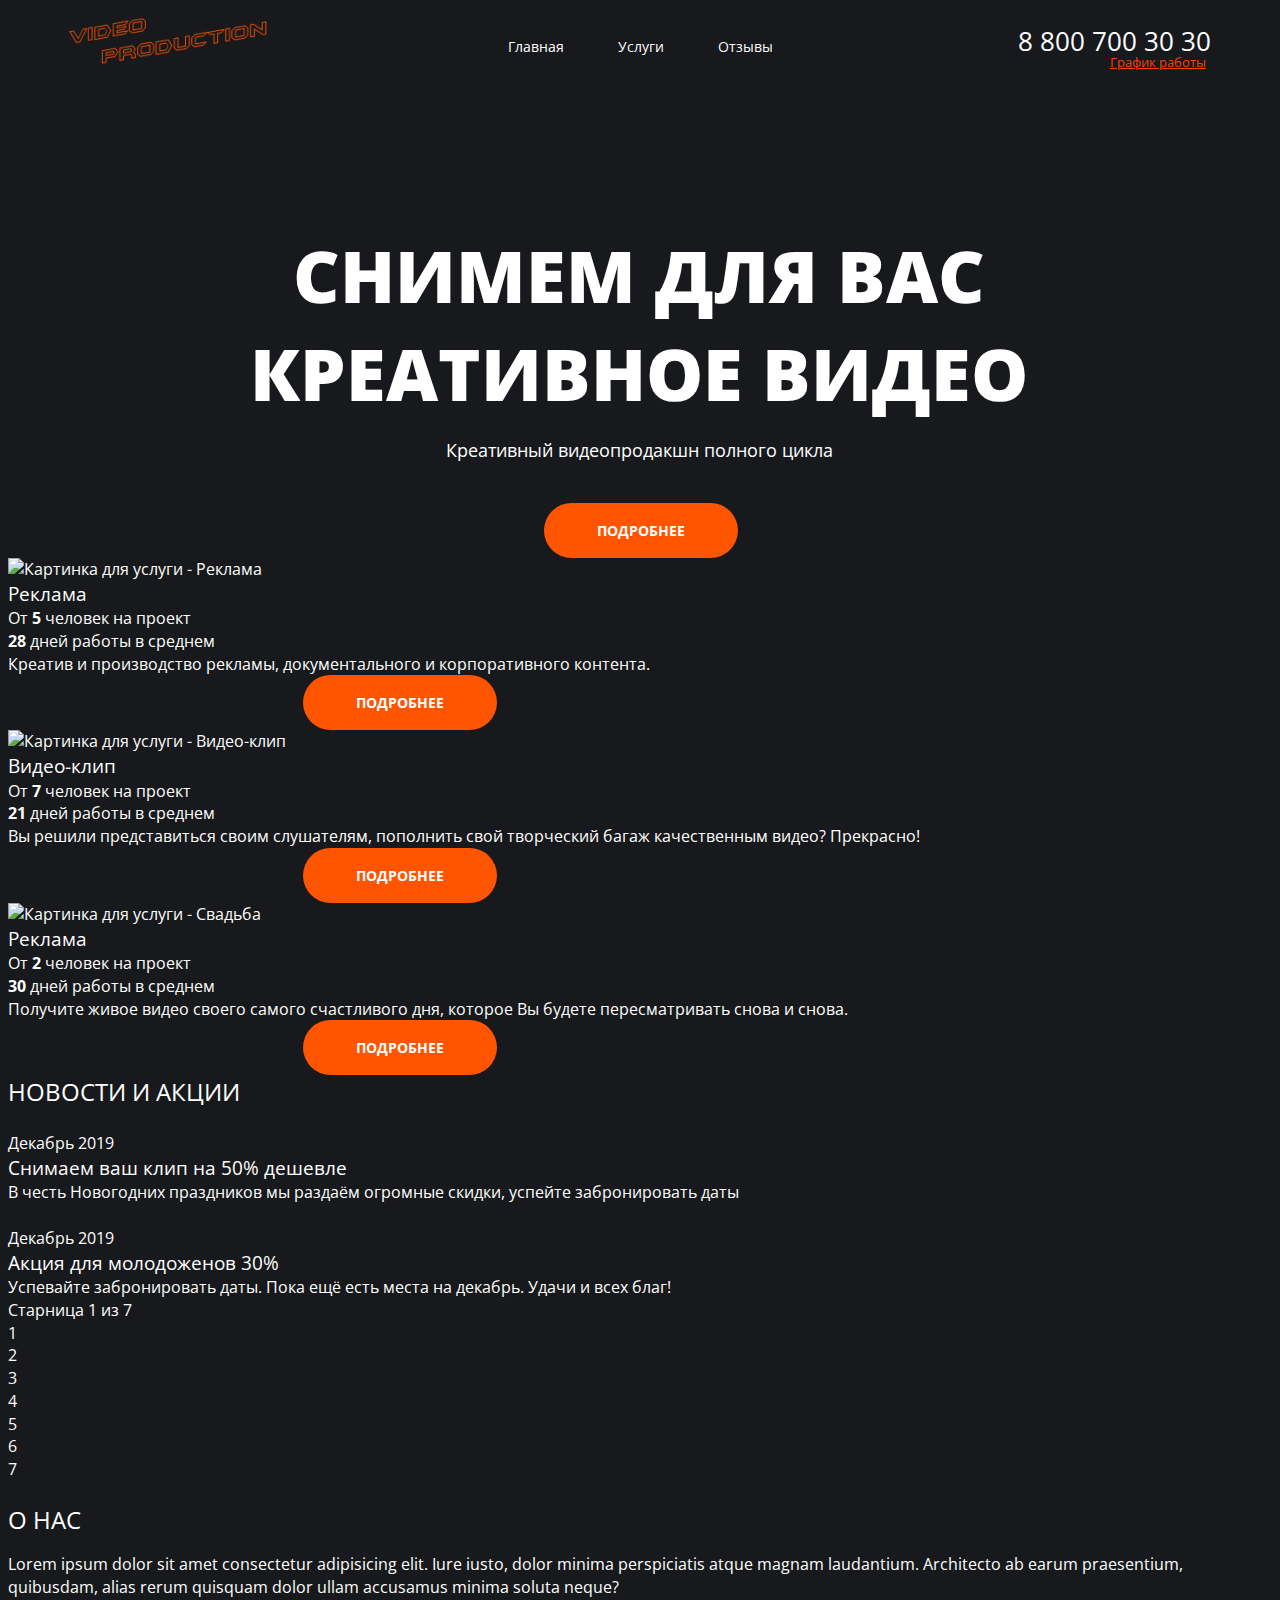
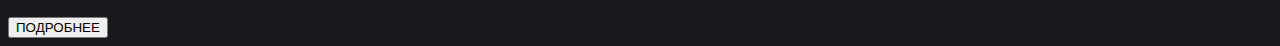
==== index.html @ 30e3e1c4 "s" ====
<!DOCTYPE html>
<html lang="ru">

<head>
    <meta charset="UTF-8">
    <title>Video Production</title>
    <link rel="stylesheet" href="./main.css">
</head>

<body>
    <div class="wrapper">
        <section class="hero">
            <div class="container">
                 <!--<img src="./images/hero.png" alt="" class="background-top">-->
                    <header class="header">
                        <a href="/" class="logo">
                            <img src="./images/logo.png" alt="Логотип" class="logo__pic">
                        </a>
                        <nav class="menu">
                            <ul class="menu__list">
                                <li class="menu__item">
                                    <a href="#" class="menu__link">Главная</a>
                                </li>
                                <li class="menu__item">
                                    <a href="#" class="menu__link">Услуги</a>
                                </li>
                                <li class="menu__item">
                                    <a href="#" class="menu__link">Отзывы</a>
                                </li>
                            </ul>
                        </nav>
                        <address class="contacts">
                            <a href="tel:+78007003030" class="contacts__phone">8 800 700 30 30 </a>
                            <div class="contacts__workhours">График работы</div>
                        </address>
                    </header>
                    <div class="hero__content">
                        <div class="hero__text-section">
                            <h1 class="hero__title">
                                СНИМЕМ ДЛЯ ВАС КРЕАТИВНОЕ ВИДЕО
                            </h1>
                        
                            <h4 class="hero__subtitle"> 
                                Креативный видеопродакшн полного цикла
                            </h4>
                            <a href="#" class="btn" id="hero__btn">
                                ПОДРОБНЕЕ
                            </a>
                        </div>
                    </div>
            </div>
        </section>
        
        <div class="page-content">
        
            <div class="services">
                <ul class="services__list">
                    <li class="services__item service">
                        <img src="" alt="Картинка для услуги - Реклама" class="service_img">
                        <h3 class="service__name">
                            Реклама
                        </h3>
                        <ul class="service__texts service">
                            <li class="service__workers">
                                От <b>5</b> человек на проект
                            </li>
                            <li class="service_days">
                                <b>28</b> дней работы в среднем
                            </li>
                            <li class="service_description">
                                Креатив и производство рекламы, документального и корпоративного контента.
                            </li>
                        </ul>
                        <a href="#" class="btn" id="hero__btn">
                            ПОДРОБНЕЕ
                        </a>
                    </li>
                    <li class="services__item service">
                        <img src="" alt="Картинка для услуги - Видео-клип" class="service_img">
                        <h3 class="service__name">
                            Видео-клип
                        </h3>
                        <ul class="service__texts service">
                            <li class="service__workers">
                                От <b>7</b> человек на проект
                            </li>
                            <li class="service_days">
                                <b>21</b> дней работы в среднем
                            </li>
                            <li class="service_description">
                                Вы решили представиться своим слушателям, пополнить свой творческий багаж качественным
                                видео? Прекрасно!
                            </li>
                        </ul>
                        <a href="#" class="btn" id="hero__btn">
                            ПОДРОБНЕЕ
                        </a>
                    </li>
                    <li class="services__item service">
                        <img src="" alt="Картинка для услуги - Свадьба" class="service_img">
                        <h3 class="service__name">
                            Реклама
                        </h3>
                        <ul class="service__texts service">
                            <li class="service__workers">
                                От <b>2</b> человек на проект
                            </li>
                            <li class="service_days">
                                <b>30</b> дней работы в среднем
                            </li>
                            <li class="service_description">
                                Получите живое видео своего самого счастливого дня, которое Вы будете пересматривать
                                снова и снова.
                            </li>
                        </ul>
                        <a href="#" class="btn" id="hero__btn">
                            ПОДРОБНЕЕ
                        </a>
                    </li>
                </ul>
            </div>
            <div class="news-promotions">
                <div class="new-promotions__title">
                    <h2 class="new-promotions__title__text">
                        НОВОСТИ И АКЦИИ
                    </h2>
                </div>
                <div class="news-promotions__content">
                    <ul class="news-promotions__list">
                        <li class="news-promotions__item promotion">
                            <img src="" alt="" class="promotion-img">
                            <div class="promotion__date">
                                Декабрь 2019
                            </div>
                            <h3 class="promotion__title">
                                Снимаем ваш клип на 50% дешевле
                            </h3>
                            <div class="promotion__description">
                                В честь Новогодних праздников мы раздаём огромные скидки, успейте забронировать даты
                            </div>
                        </li>
                        <li class="news-promotions__item promotion">
                            <img src="" alt="" class="promotion-img">
                            <div class="promotion__date">
                                Декабрь 2019
                            </div>
                            <h3 class="promotion__title">
                                Акция для молодоженов 30%
                            </h3>
                            <div class="promotion__description">
                                Успевайте забронировать даты. Пока ещё есть места на декабрь. Удачи и всех благ!
                            </div>
                        </li>
                    </ul>
                    <div class="paginator">
                        <div class="paginator__display">Старница 1 из 7</div>
                        <ul class="paginator__list">
                            <li class="paginator__item">1</li>
                            <li class="paginator__item">2</li>
                            <li class="paginator__item">3</li>
                            <li class="paginator__item">4</li>
                            <li class="paginator__item">5</li>
                            <li class="paginator__item">6</li>
                            <li class="paginator__item">7</li>
                        </ul>
                    </div>
                </div>

            </div>
            <div class="represent">
                <img src="" alt="" class="represent__img">
                <div class="represent__content">
                    <h2 class="represent__title">
                        О НАС
                    </h2>
                    <p class="represent__description">
                        Lorem ipsum dolor sit amet consectetur adipisicing elit. Iure iusto, dolor minima perspiciatis
                        atque magnam laudantium. Architecto ab earum praesentium, quibusdam, alias rerum quisquam dolor
                        ullam accusamus minima soluta neque?
                    </p>
                    <button class="detail" id="represent__detail">
                        ПОДРОБНЕЕ
                    </button>
                </div>
            </div>
        </div>
        <!--<div class="footer">
            <a href="/" class="logo">
                <img src="" alt="Логотип" class="logo__pic">
            </a>
            <nav class="menu footer">
                <ul class="menu__list">
                    <li class="menu__item">
                        <div class="menu__title">
                            Главная
                        </div>
                    </li>
                    <li class="menu__item">
                        <div class="menu__title">
                            Услуги
                        </div>
                    </li>
                    <li class="menu__item">
                        <div class="menu__title">
                            Отзывы
                        </div>
                    </li>
                </ul>
            </nav>
            <ul class="socials-list">
                <li class="socials_item social">
                    <a href="https://web.telegram.org/" target="_blank" rel="noopener noreferrer" class="social">
                        <img src="" alt="telegram_icon" class="social__img">
                    </a>
                </li>
                <li class="socials_item social">
                    <a href="https://vk.com" target="_blank" rel="noopener noreferrer" class="social">
                        <img src="" alt="vk_icon" class="social__img">
                    </a>
                </li>
                <li class="socials_item social">
                    <a href="https://ru-ru.facebook.com" target="_blank" rel="noopener noreferrer" class="social">
                        <img src="" alt="facebook_icon" class="social__img">
                    </a>
                </li>
                <li class="socials_item social">
                    <a href="https://www.instagram.com" target="_blank" rel="noopener noreferrer" class="social">
                        <img src="" alt="instagram_icon" class="social__img">
                    </a>
                </li>
            </ul>
            <address class="contacts">
                <div class="contacts__hint">
                    Бесплатный звонок по России
                </div>
                <a href="tel:+78007003030" class="contacts__phone">
                    8 800 700 30 30
                </a>
            </address>
        </div>-->
    </div>
</body>

</html>
---- main.css ----
@import url('https://fonts.googleapis.com/css2?family=Open+Sans:wght@400;700;800&display=swap');

body{
    font-family: 'Open Sans', sans-serif;
    font-weight: 400;
    font-size: 16px;
    line-height: 1.42;
    background-color:#17191C;
    color:#FFF;

}

a {
    color:inherit
}

ul {
    padding: 0;
    margin: 0;
}
ul li{
    list-style: none;
}
h1, h2, h3, h4, h5, h6{
    margin:0;
    font-weight: normal;
}

/*
.wrapper{
    position: relative;
    width: 1920px;
    height: 2930px;
}
*/
.container{

    margin:0 auto;
    width: 1142px;
    height: 550px;
    
}
.header{
    position: relative;
    top:10px;
    height: 129px;
    margin-bottom: 79px;

}
.logo{
    display: block;
    position: absolute;
    top:0px;
    left:0px;
}
.menu{
    position: absolute;
    top: 16px;
    left: 439px;
}



.menu__item{
    display: inline-block;
    vertical-align: middle;
    margin-right:50px;
}
.menu__item:last-child{
    margin: 0;
}

.menu__link{
    font-size: 14px;
    line-height: 19px;
    text-decoration: none;
}
.menu__link:hover {
    color:#FF3D00;
}

.contacts{
    position: absolute;
    top: 6px;
    right: 0px;
    text-align: right;
}
.contacts__phone {
    font-size: 26px;
    line-height: 35px;
    text-decoration: none;
    font-style: normal;
    margin-bottom: 0px;
}
.contacts__workhours {
    position: absolute;
    top: 28px;
    left: 92px;
    color:#FF3D00;
    text-decoration: underline;
    font-size: 13px;
    line-height: 20px;
    font-style: normal;
}
.hero__content{
    display: inline-block;
    position: relative;
    width: 780px;
    top:10px;
    left:180px;
}
.hero__text-section{
    display: block;
    position: relative;
    
}
.hero__title{
    text-align: center;
    font-weight: 800;
    font-size: 72px;
    line-height: 98px;
    margin-bottom: 18px;
}
.hero__subtitle{
    text-align: center;
    font-weight: 400;
    font-size: 18px;
    line-height: 20px;
    margin-bottom: 43px;
}
.btn{
    display: inline-block;
    position: relative;
    left: 295px;
    background: #FF5500;
    border-radius: 35px;
    padding: 18px 53px;
    color: #FFFFFF;
    font-style: normal;
    font-weight: 700;
    font-size: 14px;
    line-height: 19px;
    text-transform: uppercase;
    text-decoration: none;
}
.btn:hover{
    background: #FF3D00;
    box-shadow: 0 0 4px 0 rgba(255,61,0,1);
}
/*.main-caption{
    position: absolute;
    width: 776px;
    height: 333px;
    left: 572px;
    top: 229px;
}*/
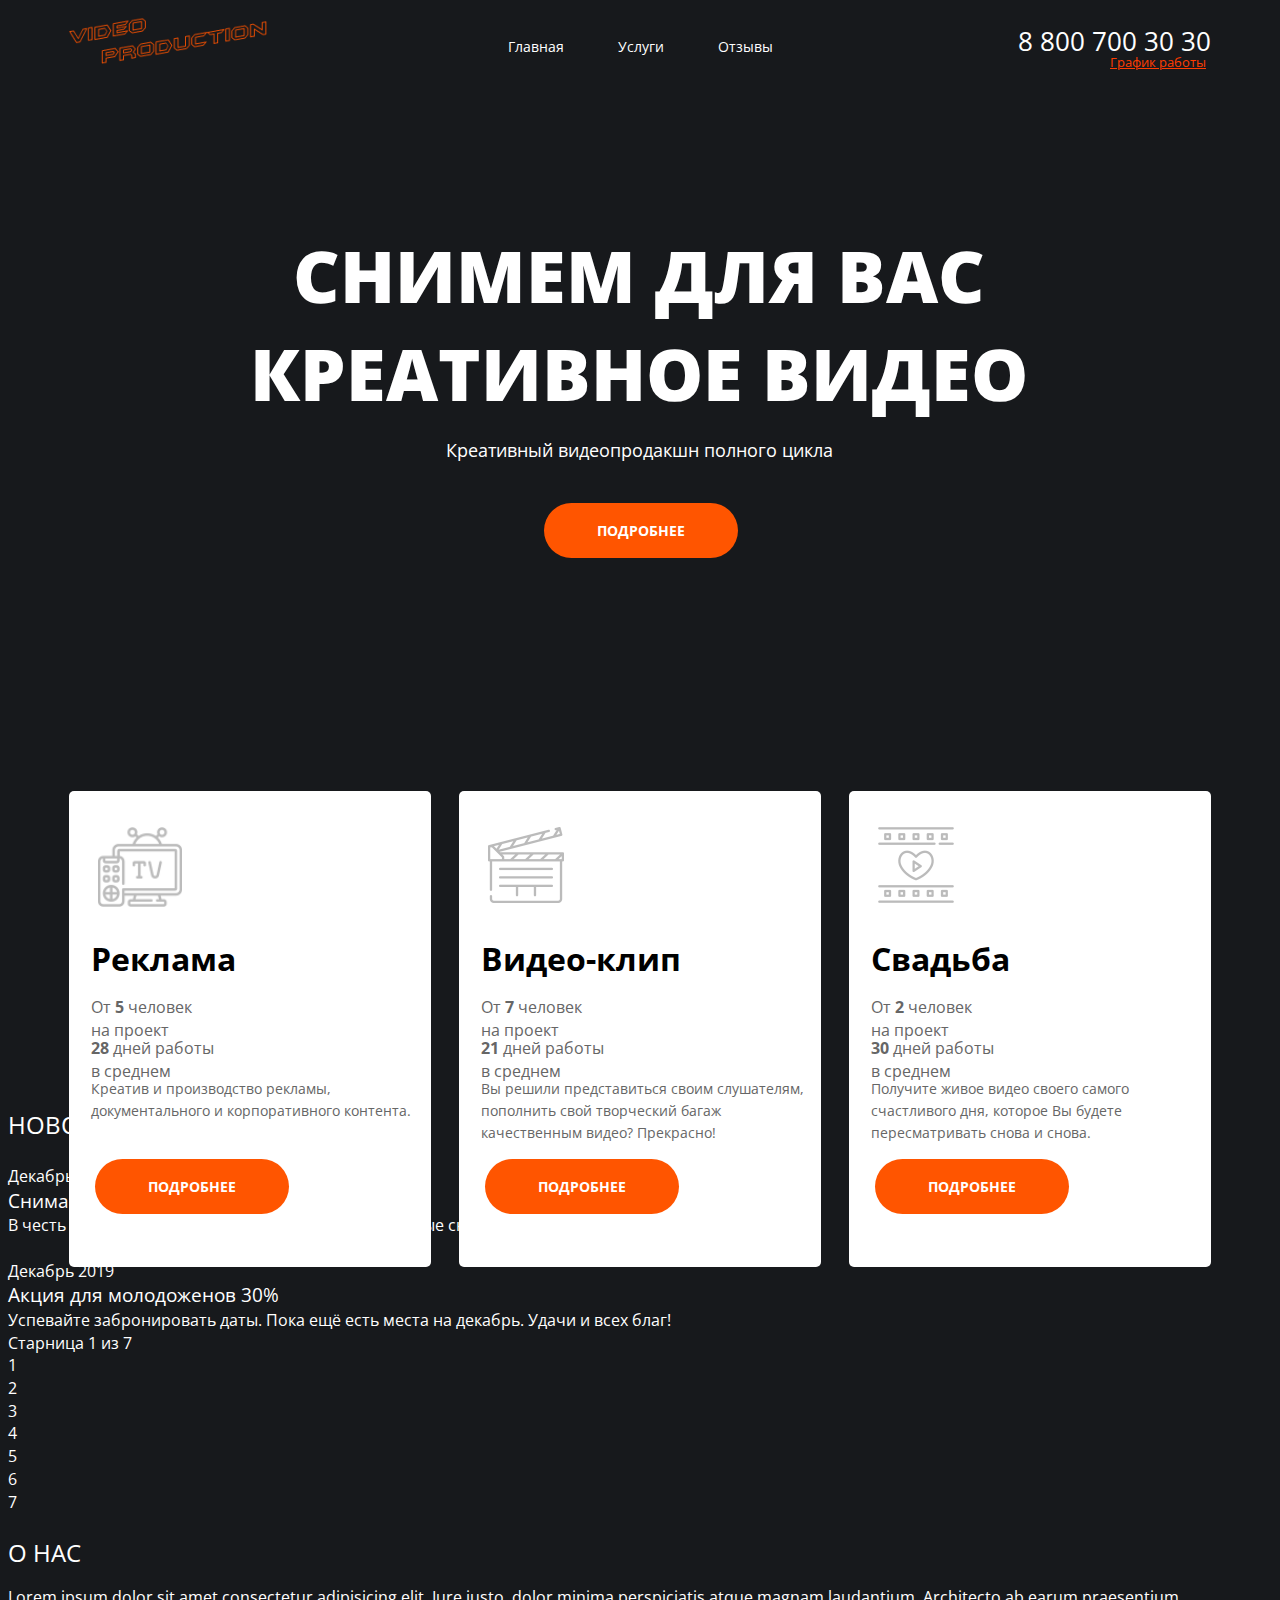
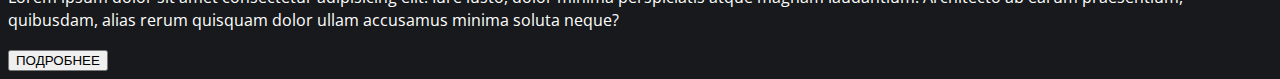
==== commit 35a1b142: "Add files via upload" ====
--- a/index.html
+++ b/index.html
@@ -51,12 +51,12 @@
             </div>
         </section>
         
-        <div class="page-content">
+        <div class="container">
         
             <div class="services">
                 <ul class="services__list">
                     <li class="services__item service">
-                        <img src="" alt="Картинка для услуги - Реклама" class="service_img">
+                        <img src="./images/tv.svg" alt="Картинка для услуги - Реклама" class="service__img">
                         <h3 class="service__name">
                             Реклама
                         </h3>
@@ -64,19 +64,19 @@
                             <li class="service__workers">
                                 От <b>5</b> человек на проект
                             </li>
-                            <li class="service_days">
+                            <li class="service__days">
                                 <b>28</b> дней работы в среднем
                             </li>
-                            <li class="service_description">
+                            <li class="service__description">
                                 Креатив и производство рекламы, документального и корпоративного контента.
                             </li>
                         </ul>
-                        <a href="#" class="btn" id="hero__btn">
+                        <a href="#" class="btn service" id="hero__btn">
                             ПОДРОБНЕЕ
                         </a>
                     </li>
                     <li class="services__item service">
-                        <img src="" alt="Картинка для услуги - Видео-клип" class="service_img">
+                        <img src="./images/clapper.svg" alt="Картинка для услуги - Видео-клип" class="service__img">
                         <h3 class="service__name">
                             Видео-клип
                         </h3>
@@ -84,41 +84,47 @@
                             <li class="service__workers">
                                 От <b>7</b> человек на проект
                             </li>
-                            <li class="service_days">
+                            <li class="service__days">
                                 <b>21</b> дней работы в среднем
                             </li>
-                            <li class="service_description">
+                            <li class="service__description">
                                 Вы решили представиться своим слушателям, пополнить свой творческий багаж качественным
                                 видео? Прекрасно!
                             </li>
                         </ul>
-                        <a href="#" class="btn" id="hero__btn">
+                        <a href="#" class="btn service" id="hero__btn">
                             ПОДРОБНЕЕ
                         </a>
                     </li>
                     <li class="services__item service">
-                        <img src="" alt="Картинка для услуги - Свадьба" class="service_img">
+                        <img src="./images/film.svg" alt="Картинка для услуги - Свадьба" class="service__img">
                         <h3 class="service__name">
-                            Реклама
+                            Свадьба
                         </h3>
                         <ul class="service__texts service">
                             <li class="service__workers">
                                 От <b>2</b> человек на проект
                             </li>
-                            <li class="service_days">
+                            <li class="service__days">
                                 <b>30</b> дней работы в среднем
                             </li>
-                            <li class="service_description">
+                            <li class="service__description">
                                 Получите живое видео своего самого счастливого дня, которое Вы будете пересматривать
                                 снова и снова.
                             </li>
                         </ul>
-                        <a href="#" class="btn" id="hero__btn">
+                        <a href="#" class="btn service" id="hero__btn">
                             ПОДРОБНЕЕ
                         </a>
                     </li>
                 </ul>
             </div>
+
+        </div>
+
+
+
+
             <div class="news-promotions">
                 <div class="new-promotions__title">
                     <h2 class="new-promotions__title__text">
@@ -183,7 +189,7 @@
                     </button>
                 </div>
             </div>
-        </div>
+        
         <!--<div class="footer">
             <a href="/" class="logo">
                 <img src="" alt="Логотип" class="logo__pic">
--- a/main.css
+++ b/main.css
@@ -147,6 +147,65 @@
     background: #FF3D00;
     box-shadow: 0 0 4px 0 rgba(255,61,0,1);
 }
+.services{
+    position: relative;
+    top: 233px;
+    width: 1143px;
+    height: 476px;
+}
+.services__item{
+    display: inline-block;
+    position: relative;
+    width: 362px;
+    height: 476px;
+    background: #FFFFFF;
+    border-radius: 5px;
+    color:#666666;
+    margin-right: 24px;
+}
+.services__item:last-child{
+    margin:0;
+}
+.service__img{
+    position: absolute;
+    top:36px;
+    left:29px;
+}
+.service__name{
+    position: absolute;
+    top:146px;
+    left:22px;
+    font-weight: 700;
+    font-size: 32px;
+    line-height: 44px;
+    color:#000;
+}
+.service__texts{
+    display: inline-block;
+    position: absolute;
+    top:205px;
+    left:22px;
+    
+}
+.service__workers{
+    width: 102px;
+    height: 41px;
+
+}
+.service__days{
+    width: 123px;
+    height: 41px;
+}
+.service__description{
+    font-weight: 400;
+    font-size: 14px;
+    line-height: 22px;
+}
+.btn.service{
+    position: absolute;
+    top: 368px;
+    left:26px;
+}
 /*.main-caption{
     position: absolute;
     width: 776px;
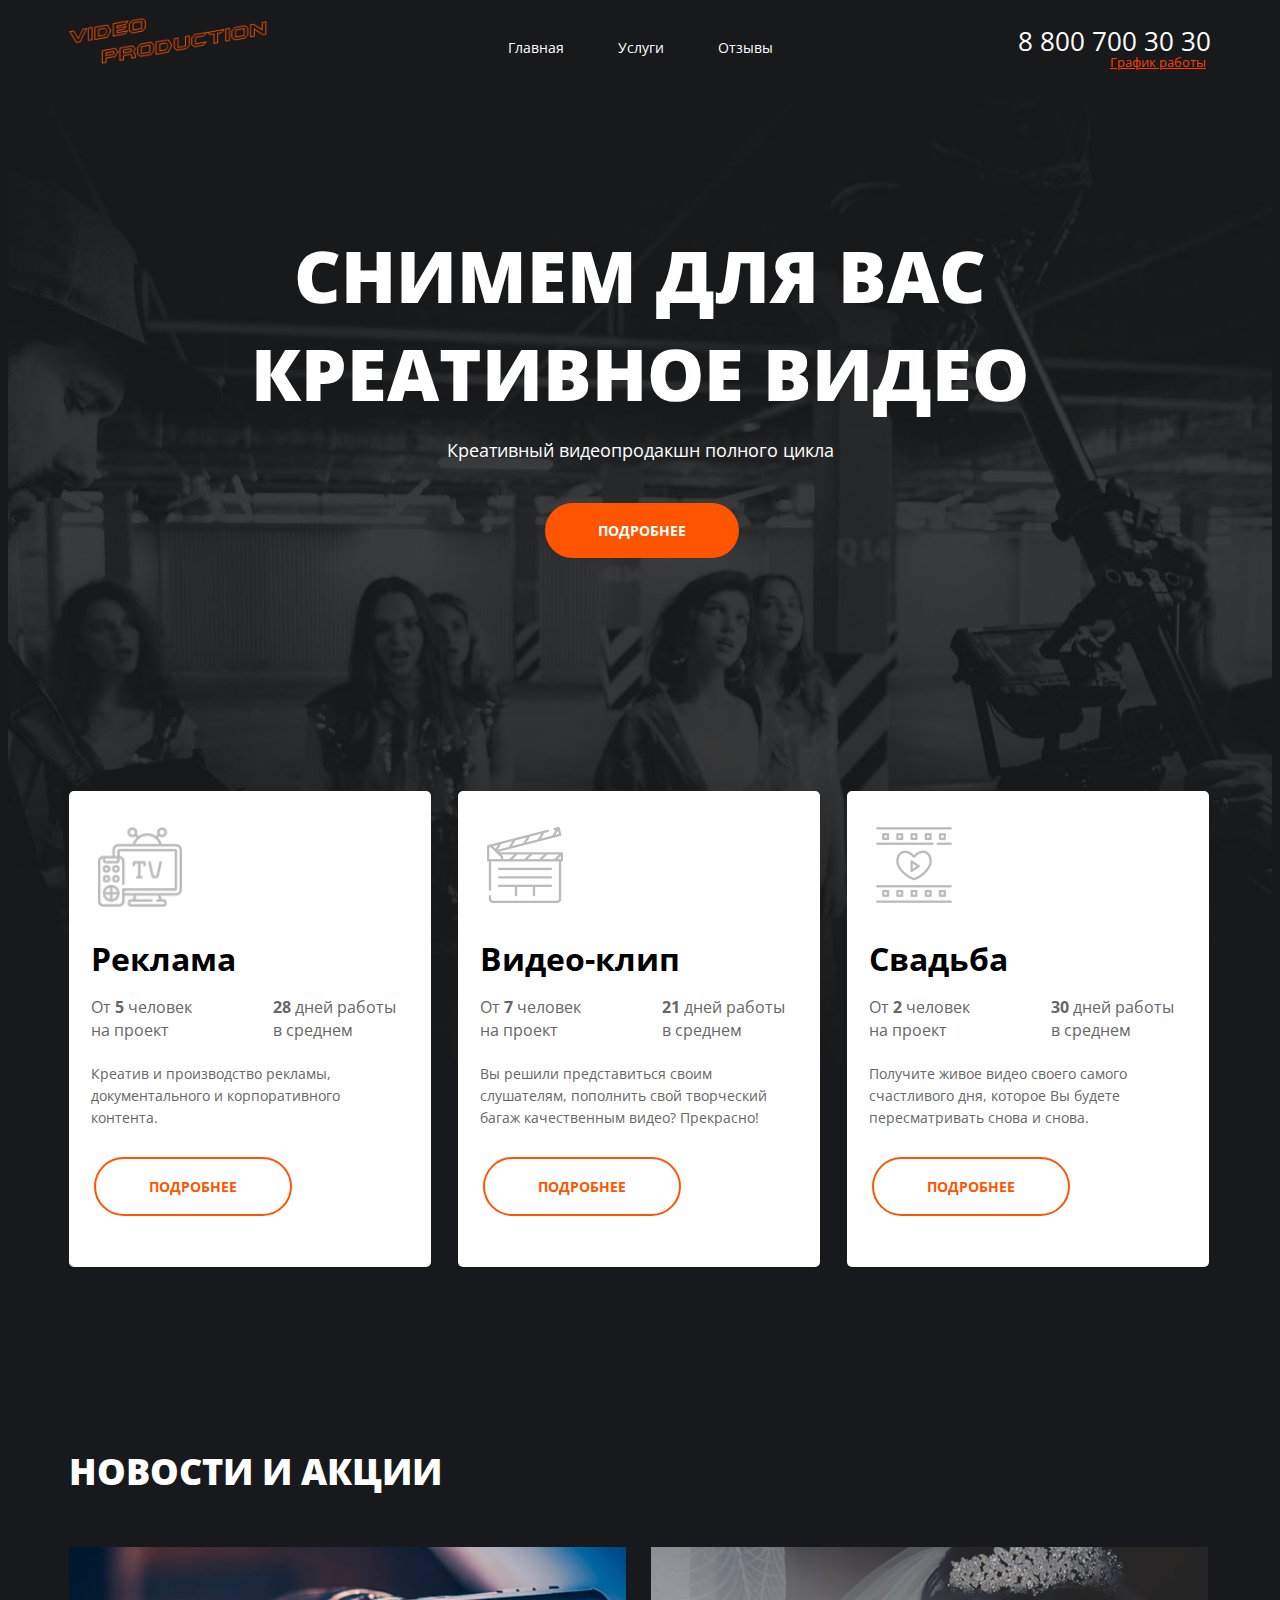
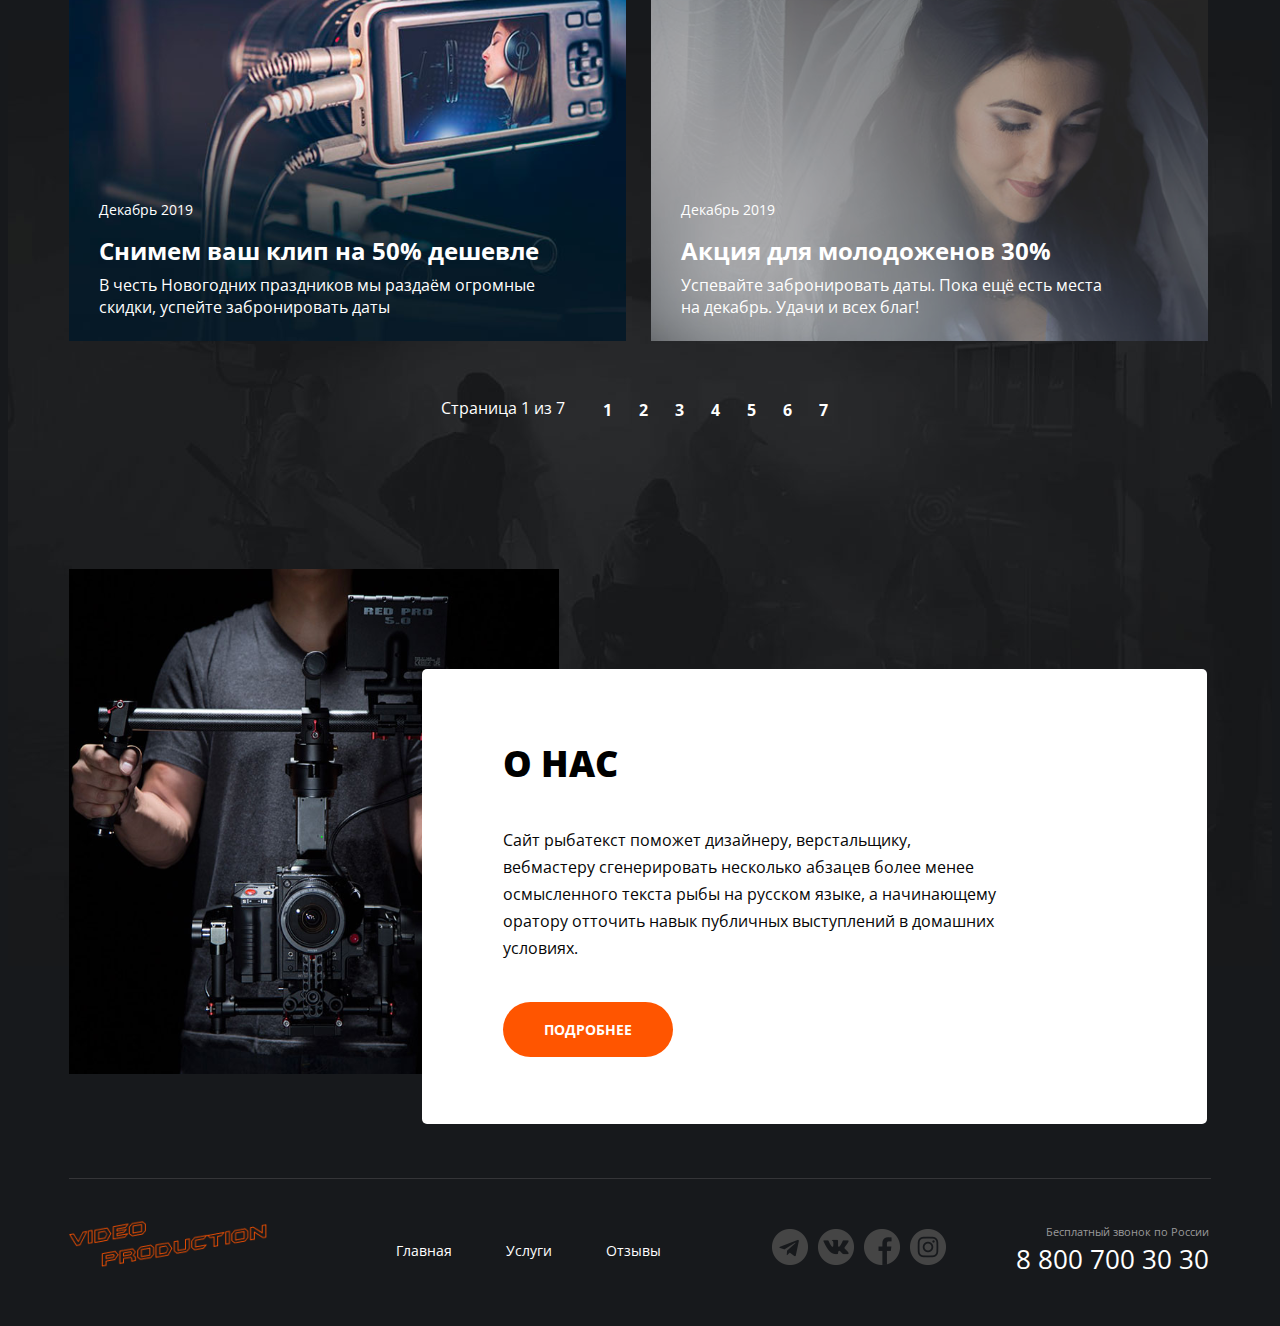
==== commit b7aaed71: "final main page" ====
--- a/index.html
+++ b/index.html
@@ -8,7 +8,7 @@
 </head>
 
 <body>
-    <div class="wrapper">
+    <div class="wrapper main-page-wrapper">
         <section class="hero">
             <div class="container">
                  <!--<img src="./images/hero.png" alt="" class="background-top">-->
@@ -43,16 +43,18 @@
                             <h4 class="hero__subtitle"> 
                                 Креативный видеопродакшн полного цикла
                             </h4>
-                            <a href="#" class="btn" id="hero__btn">
-                                ПОДРОБНЕЕ
-                            </a>
+                            <div class="hero__btn-wrapper">
+                                <a href="#" class="btn btn--color--orange">
+                                    ПОДРОБНЕЕ
+                                </a>
+                            </div>
                         </div>
                     </div>
             </div>
         </section>
-        
+
+        <section class="section section__services">
         <div class="container">
-        
             <div class="services">
                 <ul class="services__list">
                     <li class="services__item service">
@@ -71,9 +73,12 @@
                                 Креатив и производство рекламы, документального и корпоративного контента.
                             </li>
                         </ul>
-                        <a href="#" class="btn service" id="hero__btn">
-                            ПОДРОБНЕЕ
-                        </a>
+                        <div class="service__btn-wrapper">
+                            <a href="#" class="btn btn--color--white">
+                                ПОДРОБНЕЕ
+                            </a>
+                        </div>
+                        
                     </li>
                     <li class="services__item service">
                         <img src="./images/clapper.svg" alt="Картинка для услуги - Видео-клип" class="service__img">
@@ -92,9 +97,11 @@
                                 видео? Прекрасно!
                             </li>
                         </ul>
-                        <a href="#" class="btn service" id="hero__btn">
-                            ПОДРОБНЕЕ
-                        </a>
+                        <div class="service__btn-wrapper">
+                            <a href="#" class="btn btn--color--white">
+                                ПОДРОБНЕЕ
+                            </a>
+                        </div>
                     </li>
                     <li class="services__item service">
                         <img src="./images/film.svg" alt="Картинка для услуги - Свадьба" class="service__img">
@@ -113,138 +120,146 @@
                                 снова и снова.
                             </li>
                         </ul>
-                        <a href="#" class="btn service" id="hero__btn">
-                            ПОДРОБНЕЕ
-                        </a>
+                        <div class="service__btn-wrapper">
+                            <a href="#" class="btn btn--color--white">
+                                ПОДРОБНЕЕ
+                            </a>
+                        </div>
                     </li>
                 </ul>
             </div>
 
         </div>
-
-
-
-
-            <div class="news-promotions">
-                <div class="new-promotions__title">
-                    <h2 class="new-promotions__title__text">
-                        НОВОСТИ И АКЦИИ
-                    </h2>
+    </section>
+
+
+        <section class="section news-promotions">
+            <div class="container">
+                <div class="news-promotions">
+                    <div class="new-promotions__title">
+                        <h2 class="new-promotions__title__text">
+                            НОВОСТИ И АКЦИИ
+                        </h2>
+                    </div>
+                    <div class="news-promotions__content">
+                        <ul class="news-promotions__list">
+                            <li class="news-promotions__item promotion">
+                                <img src="./images/camera.svg" alt="camera-img" class="promotion-img">
+                                <div class="promotion__text-content">
+                                    <time class="promotion__date">
+                                        Декабрь 2019
+                                    </time>
+                                    <div class="promotion__title">
+                                        Снимем ваш клип на 50% дешевле
+                                    </div>
+                                    <div class="promotion__description">
+                                        В честь Новогодних праздников мы раздаём огромные скидки, успейте забронировать даты
+                                    </div>
+                                </div>
+                            </li>
+                            <li class="news-promotions__item promotion">
+                                <img src="./images/wedding.svg" alt="" class="promotion-img promotion-img__wedding">
+                                <div class="promotion__text-content">
+                                    <time class="promotion__date">
+                                        Декабрь 2019
+                                    </time>
+                                    <div class="promotion__title">
+                                        Акция для молодоженов 30%
+                                    </div>
+                                    <div class="promotion__description">
+                                        Успевайте забронировать даты. Пока ещё есть места на декабрь. Удачи и всех благ!
+                                    </div>
+                                </div>
+                            </li>
+                        </ul>
+                        <div class="paginator">
+                            <div class="paginator__display">Страница 1 из 7</div>
+                            <ul class="paginator__list">
+                                <li class="paginator__item paginator__item--active"><a href="#" class="paginator__link">1</a></li>
+                                <li class="paginator__item"><a href="#" class="paginator__link">2</a></li>
+                                <li class="paginator__item"><a href="#" class="paginator__link">3</a></li>
+                                <li class="paginator__item"><a href="#" class="paginator__link">4</a></li>
+                                <li class="paginator__item"><a href="#" class="paginator__link">5</a></li>
+                                <li class="paginator__item"><a href="#" class="paginator__link">6</a></li>
+                                <li class="paginator__item"><a href="#" class="paginator__link">7</a></li>
+                            </ul>
+                        </div>
+                    </div>
+
                 </div>
-                <div class="news-promotions__content">
-                    <ul class="news-promotions__list">
-                        <li class="news-promotions__item promotion">
-                            <img src="" alt="" class="promotion-img">
-                            <div class="promotion__date">
-                                Декабрь 2019
+            </div>
+        </section>
+            <section class="section section__represent">
+                <div class="container">
+                    <div class="represent">
+                        <div class="represent__block">
+                            <div class="represent__content">
+                                <h2 class="represent__title">
+                                    О НАС
+                                </h2>
+                                <div class="represent__description-text">
+                                    <p>
+                                        Сайт рыбатекст поможет дизайнеру, верстальщику, вебмастеру сгенерировать несколько абзацев более менее осмысленного текста рыбы на русском языке, а начинающему оратору отточить навык публичных выступлений в домашних условиях. 
+                                    </p>
+                                </div>
+                                <div class="represent__btn-wrapper">
+                                    <a href="#" class="btn btn--color--orange">
+                                        ПОДРОБНЕЕ
+                                    </a>
+                                </div>
                             </div>
-                            <h3 class="promotion__title">
-                                Снимаем ваш клип на 50% дешевле
-                            </h3>
-                            <div class="promotion__description">
-                                В честь Новогодних праздников мы раздаём огромные скидки, успейте забронировать даты
-                            </div>
-                        </li>
-                        <li class="news-promotions__item promotion">
-                            <img src="" alt="" class="promotion-img">
-                            <div class="promotion__date">
-                                Декабрь 2019
-                            </div>
-                            <h3 class="promotion__title">
-                                Акция для молодоженов 30%
-                            </h3>
-                            <div class="promotion__description">
-                                Успевайте забронировать даты. Пока ещё есть места на декабрь. Удачи и всех благ!
-                            </div>
+                        </div>
+                    </div>
+                </div>
+            </section>
+        
+        <footer class="footer-container">
+            <div class="container footer-container__content">
+                <div class="footer">
+                    <a href="/" class="logo">
+                        <img src="./images/logo.png" alt="Логотип" class="logo__pic">
+                    </a>
+                    <nav class="menu">
+                        <ul class="menu__list">
+                            <li class="menu__item">
+                                <a href="#" class="menu__link">Главная</a>
+                            </li>
+                            <li class="menu__item">
+                                <a href="#" class="menu__link">Услуги</a>
+                            </li>
+                            <li class="menu__item">
+                                <a href="#" class="menu__link">Отзывы</a>
+                            </li>
+                        </ul>
+                    </nav>
+                    
+                    <ul class="socials__list">
+                        <li class="socials__item socials__item--telegram">
+                            <a href="https://web.telegram.org/" target="_blank" rel="noopener noreferrer" class="socials__link"></a>
+                        </li>
+                        <li class="socials__item socials__item--vk">
+                            <a href="https://vk.com" target="_blank" rel="noopener noreferrer" class="socials__link"></a>
+                        </li>
+                        <li class="socials__item socials__item--facebook">
+                            <a href="https://ru-ru.facebook.com" target="_blank" rel="noopener noreferrer" class="socials__link"></a>
+                        </li>
+                        <li class="socials__item socials__item--instagram">
+                            <a href="https://www.instagram.com" target="_blank" rel="noopener noreferrer" class="socials__link"></a>
                         </li>
                     </ul>
-                    <div class="paginator">
-                        <div class="paginator__display">Старница 1 из 7</div>
-                        <ul class="paginator__list">
-                            <li class="paginator__item">1</li>
-                            <li class="paginator__item">2</li>
-                            <li class="paginator__item">3</li>
-                            <li class="paginator__item">4</li>
-                            <li class="paginator__item">5</li>
-                            <li class="paginator__item">6</li>
-                            <li class="paginator__item">7</li>
-                        </ul>
-                    </div>
+                    <address class="contacts">
+                        <div class="contacts__hint">
+                            Бесплатный звонок по России
+                        </div>
+                        <a href="tel:+78007003030" class="contacts__phone">
+                            8 800 700 30 30
+                        </a>
+                    </address>
                 </div>
-
-            </div>
-            <div class="represent">
-                <img src="" alt="" class="represent__img">
-                <div class="represent__content">
-                    <h2 class="represent__title">
-                        О НАС
-                    </h2>
-                    <p class="represent__description">
-                        Lorem ipsum dolor sit amet consectetur adipisicing elit. Iure iusto, dolor minima perspiciatis
-                        atque magnam laudantium. Architecto ab earum praesentium, quibusdam, alias rerum quisquam dolor
-                        ullam accusamus minima soluta neque?
-                    </p>
-                    <button class="detail" id="represent__detail">
-                        ПОДРОБНЕЕ
-                    </button>
-                </div>
-            </div>
-        
-        <!--<div class="footer">
-            <a href="/" class="logo">
-                <img src="" alt="Логотип" class="logo__pic">
-            </a>
-            <nav class="menu footer">
-                <ul class="menu__list">
-                    <li class="menu__item">
-                        <div class="menu__title">
-                            Главная
-                        </div>
-                    </li>
-                    <li class="menu__item">
-                        <div class="menu__title">
-                            Услуги
-                        </div>
-                    </li>
-                    <li class="menu__item">
-                        <div class="menu__title">
-                            Отзывы
-                        </div>
-                    </li>
-                </ul>
-            </nav>
-            <ul class="socials-list">
-                <li class="socials_item social">
-                    <a href="https://web.telegram.org/" target="_blank" rel="noopener noreferrer" class="social">
-                        <img src="" alt="telegram_icon" class="social__img">
-                    </a>
-                </li>
-                <li class="socials_item social">
-                    <a href="https://vk.com" target="_blank" rel="noopener noreferrer" class="social">
-                        <img src="" alt="vk_icon" class="social__img">
-                    </a>
-                </li>
-                <li class="socials_item social">
-                    <a href="https://ru-ru.facebook.com" target="_blank" rel="noopener noreferrer" class="social">
-                        <img src="" alt="facebook_icon" class="social__img">
-                    </a>
-                </li>
-                <li class="socials_item social">
-                    <a href="https://www.instagram.com" target="_blank" rel="noopener noreferrer" class="social">
-                        <img src="" alt="instagram_icon" class="social__img">
-                    </a>
-                </li>
-            </ul>
-            <address class="contacts">
-                <div class="contacts__hint">
-                    Бесплатный звонок по России
-                </div>
-                <a href="tel:+78007003030" class="contacts__phone">
-                    8 800 700 30 30
-                </a>
-            </address>
-        </div>-->
-    </div>
+            </div>
+        </footer>
+    
+    
 </body>
 
 </html>--- a/main.css
+++ b/main.css
@@ -25,26 +25,29 @@
     margin:0;
     font-weight: normal;
 }
-
-/*
-.wrapper{
-    position: relative;
-    width: 1920px;
-    height: 2930px;
-}
-*/
+p{
+    margin-top: 0;
+}
+* {
+    box-sizing: border-box;
+}
+
+
+.main-page-wrapper{
+    background: url(./images/hero.png) center top no-repeat, url(./images/bottom-pic.svg) center bottom 306px no-repeat;
+}
 .container{
 
     margin:0 auto;
     width: 1142px;
-    height: 550px;
+    /*height: 550px;*/
     
 }
 .header{
     position: relative;
     top:10px;
     height: 129px;
-    margin-bottom: 79px;
+    margin-bottom: 89px;
 
 }
 .logo{
@@ -55,7 +58,7 @@
 }
 .menu{
     position: absolute;
-    top: 16px;
+    top: 17px;
     left: 439px;
 }
 
@@ -102,12 +105,14 @@
     line-height: 20px;
     font-style: normal;
 }
+.hero{
+    margin-bottom: 233px;
+}
 .hero__content{
     display: inline-block;
     position: relative;
     width: 780px;
-    top:10px;
-    left:180px;
+    left:181px;
 }
 .hero__text-section{
     display: block;
@@ -132,10 +137,8 @@
     display: inline-block;
     position: relative;
     left: 295px;
-    background: #FF5500;
     border-radius: 35px;
     padding: 18px 53px;
-    color: #FFFFFF;
     font-style: normal;
     font-weight: 700;
     font-size: 14px;
@@ -143,13 +146,39 @@
     text-transform: uppercase;
     text-decoration: none;
 }
-.btn:hover{
+
+.btn--color--orange{
+    background: #FF5500;
+    color: #FFFFFF;
+}
+.btn--color--orange:hover{
+    background: #FF3D00;
+    box-shadow: 0 0 4px 0 rgba(255,61,0,0.8);
+}
+.btn--color--white{
+    background: #fff;
+    color: #FF5500;
+    border: 2px solid #FF5500;
+}
+.btn--color--white:hover{
+    color: #FFFFFF;
     background: #FF3D00;
     box-shadow: 0 0 4px 0 rgba(255,61,0,1);
 }
+.hero__btn-wrapper{
+    display: block;
+}
+.section{
+    margin-bottom: 180px;
+}
+.section.news-promotions{
+    margin-bottom: 143px;
+}
+.section.section__represent{
+    margin-bottom: 54px;
+}
+
 .services{
-    position: relative;
-    top: 233px;
     width: 1143px;
     height: 476px;
 }
@@ -157,11 +186,16 @@
     display: inline-block;
     position: relative;
     width: 362px;
-    height: 476px;
+    min-height: 476px;
     background: #FFFFFF;
     border-radius: 5px;
     color:#666666;
-    margin-right: 24px;
+    margin-right: 23px;
+}
+.services__item:hover{
+    border: 5px solid #CCCCCC;
+    box-sizing: border-box;
+    border-radius: 5px;
 }
 .services__item:last-child{
     margin:0;
@@ -193,23 +227,236 @@
 
 }
 .service__days{
+    position:absolute;
+    top:0px;
+    left: 182px;
     width: 123px;
     height: 41px;
 }
 .service__description{
+    position: relative;
+    width: 306px;
+    height: 66px;
+    top: 26px;
     font-weight: 400;
     font-size: 14px;
     line-height: 22px;
 }
-.btn.service{
-    position: absolute;
-    top: 368px;
-    left:26px;
-}
-/*.main-caption{
-    position: absolute;
-    width: 776px;
-    height: 333px;
-    left: 572px;
-    top: 229px;
+.service__btn-wrapper .btn{
+    position: absolute;
+    top: 366px;
+    left:25px;
+}
+.new-promotions__title__text{
+    margin-bottom: 51px;
+    font-weight: 800;
+    font-size: 36px;
+    line-height: 49px;
+}
+.news-promotions__list{
+    display: inline-block;
+    margin-bottom: 53px;
+}
+
+.news-promotions__item{
+    width:557px;
+    display: inline-block;
+    vertical-align: top;
+    position: relative;
+    margin-right: 21px;
+}
+.news-promotions__item:last-child{
+    margin-right: 0px;
+}
+.promotion-img{
+    display: block;
+    width: 100%;
+    height: 100%;
+    object-fit: cover;
+}
+.promotion-img__wedding{
+    background: linear-gradient(0deg, rgba(90, 90, 90, 0.4), rgba(90, 90, 90, 0.4))
+}
+.promotion__text-content{
+    position: absolute;
+    left: 0;
+    right: 0;
+    bottom: 0;
+    padding: 26px 84px 22px 30px;
+    min-height: 115px;
+}
+.promotion__date{
+    font-size: 14px;
+    line-height: 21px;
+}
+.promotion__title{
+    font-weight: 700;
+    font-size: 24px;
+    line-height: 36px;
+    margin-top: 12px;
+    margin-bottom: 5px;
+}
+.promotion__decription{
+    font-size: 16px;
+    line-height: 21px;
+}
+.paginator{
+    text-align: center;
+}
+.paginator__list{
+    display: inline-block;
+}
+.paginator__display{
+    display: inline-block;
+    margin-right: 23px;
+}
+.paginator__item{
+    display: inline-block;
+    vertical-align: middle;
+}
+/*.paginator__item--active .paginator__link{
+    background: #FF5500;
 }*/
+.paginator__link{
+    display: block;
+    width: 32px;
+    height: 32px;
+    border-radius: 50%;
+    position: relative;
+    text-decoration: none;
+    font-weight: 700;
+    font-size: 16px;
+    line-height: 32px;
+}
+.paginator__link:hover{
+    background: #FF5500;
+
+}
+.represent:before, .represent__block{
+    display: inline-block;
+    vertical-align: top;
+}
+.represent:before{
+    content: "";
+    width: 490px;
+    height: 505px;
+    background: url("./images/cameraman.svg") center center / cover no-repeat;
+}
+.represent__block{
+    width: 785px;
+    margin-left: -141px;
+    margin-top: 100px;
+}
+.represent__content{
+    background: #FFFFFF;
+    border-radius: 5px;
+    width: 785px;
+    height: 455px;
+    color:#060606;
+    padding: 70px 81px;
+    
+}
+.represent__title{
+    color: #000000;
+    font-weight: 800;
+    font-size: 36px;
+    line-height: 49px;
+    margin-bottom: 39px;
+}
+.represent__description-text{
+    font-weight: 400;
+    font-size: 16px;
+    line-height: 27px;
+    width: 502px;
+    margin-bottom: 40px;
+}
+.represent__btn-wrapper .btn--color--orange{
+    width: 170px;
+    text-align: center;
+    padding: 18px;
+    left: 0;
+}
+.represent__description-text p{
+    margin-bottom: 20px;
+}
+.represent__description-text p:last-child{
+    margin-bottom: 0px;
+}
+
+.container.footer-container__content{
+    border-top: 1px solid #353538;
+}
+.footer{
+    height: 92.64px;
+    position: relative;
+    margin-bottom: 54px;
+}
+.footer .menu{
+    left:327px;
+    top:59px;
+}
+.footer .logo{
+    top:42px;
+    bottom: 3px;
+}
+.footer .contacts{
+    right: 2px;
+    top:43px;
+    bottom: 0px;
+}
+.contacts__hint{
+    color: #9A9A9A;
+    font-size: 11px;
+    line-height: 20px;
+    text-align: right;
+    font-style: normal;
+}
+.socials__list{
+    position: absolute;
+    left:703px;
+    top: 50px;
+    
+}
+.socials__item{
+    display: inline-block;
+    vertical-align: middle;
+    margin-right: 6px;
+}
+.socials__item:last-child{
+    margin-right: 0px;
+}
+.socials__link{
+    width: 36px;
+    height: 36px;
+    display: block;
+    text-decoration: none;
+    background: center center / no-repeat;
+}
+
+.socials__item.socials__item--telegram{
+    background-image: url(./images/telegram.svg);
+}
+.socials__item.socials__item--telegram:hover{
+    background-image: url(./images/thover.svg);
+}
+
+.socials__item.socials__item--vk{
+    background-image: url(./images/vk.svg);
+}
+.socials__item.socials__item--vk:hover{
+    background-image: url(./images/vkhover.svg);
+}
+
+.socials__item.socials__item--facebook{
+    background-image: url(./images/f.svg);
+}
+.socials__item.socials__item--facebook:hover{
+    background-image: url(./images/fhover.svg);
+}
+
+.socials__item.socials__item--instagram{
+    background-image: url(./images/in.svg);
+}
+.socials__item.socials__item--instagram:hover{
+    background-image: url(./images/inhover.svg);
+}
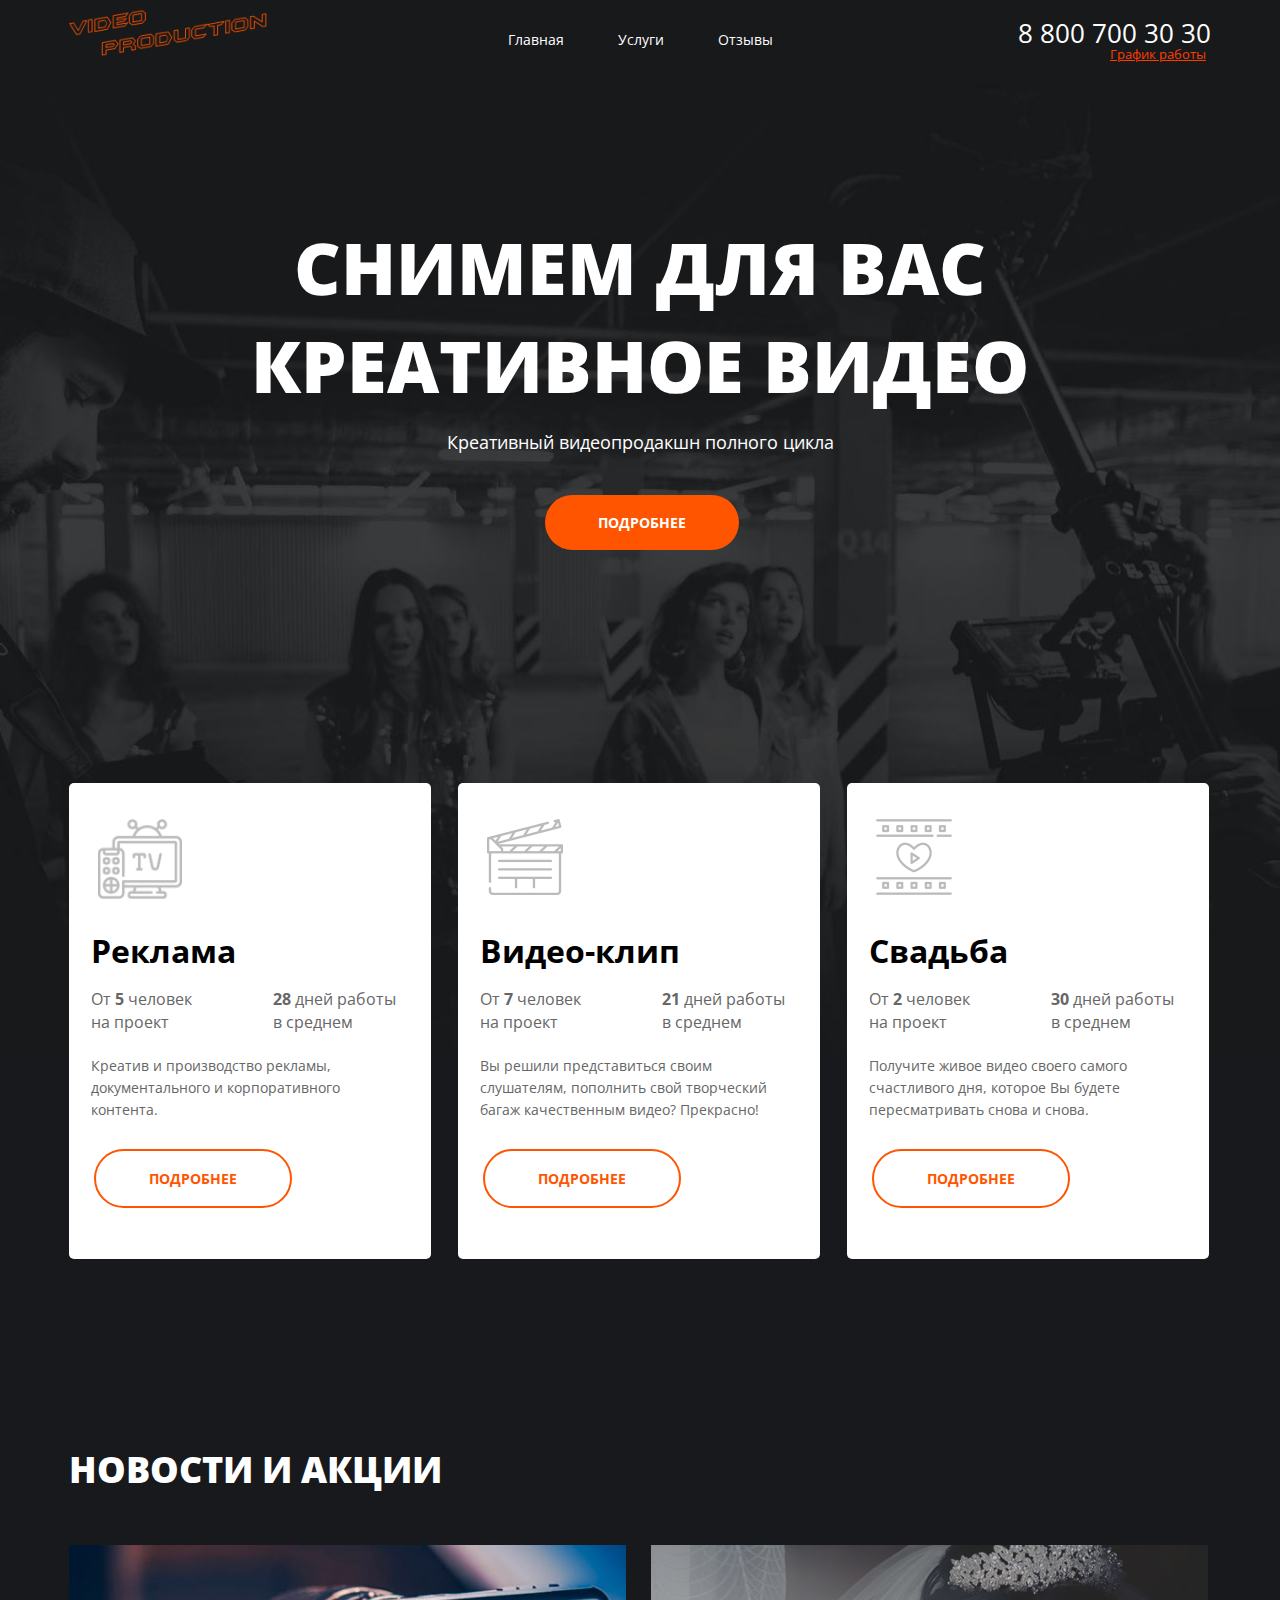
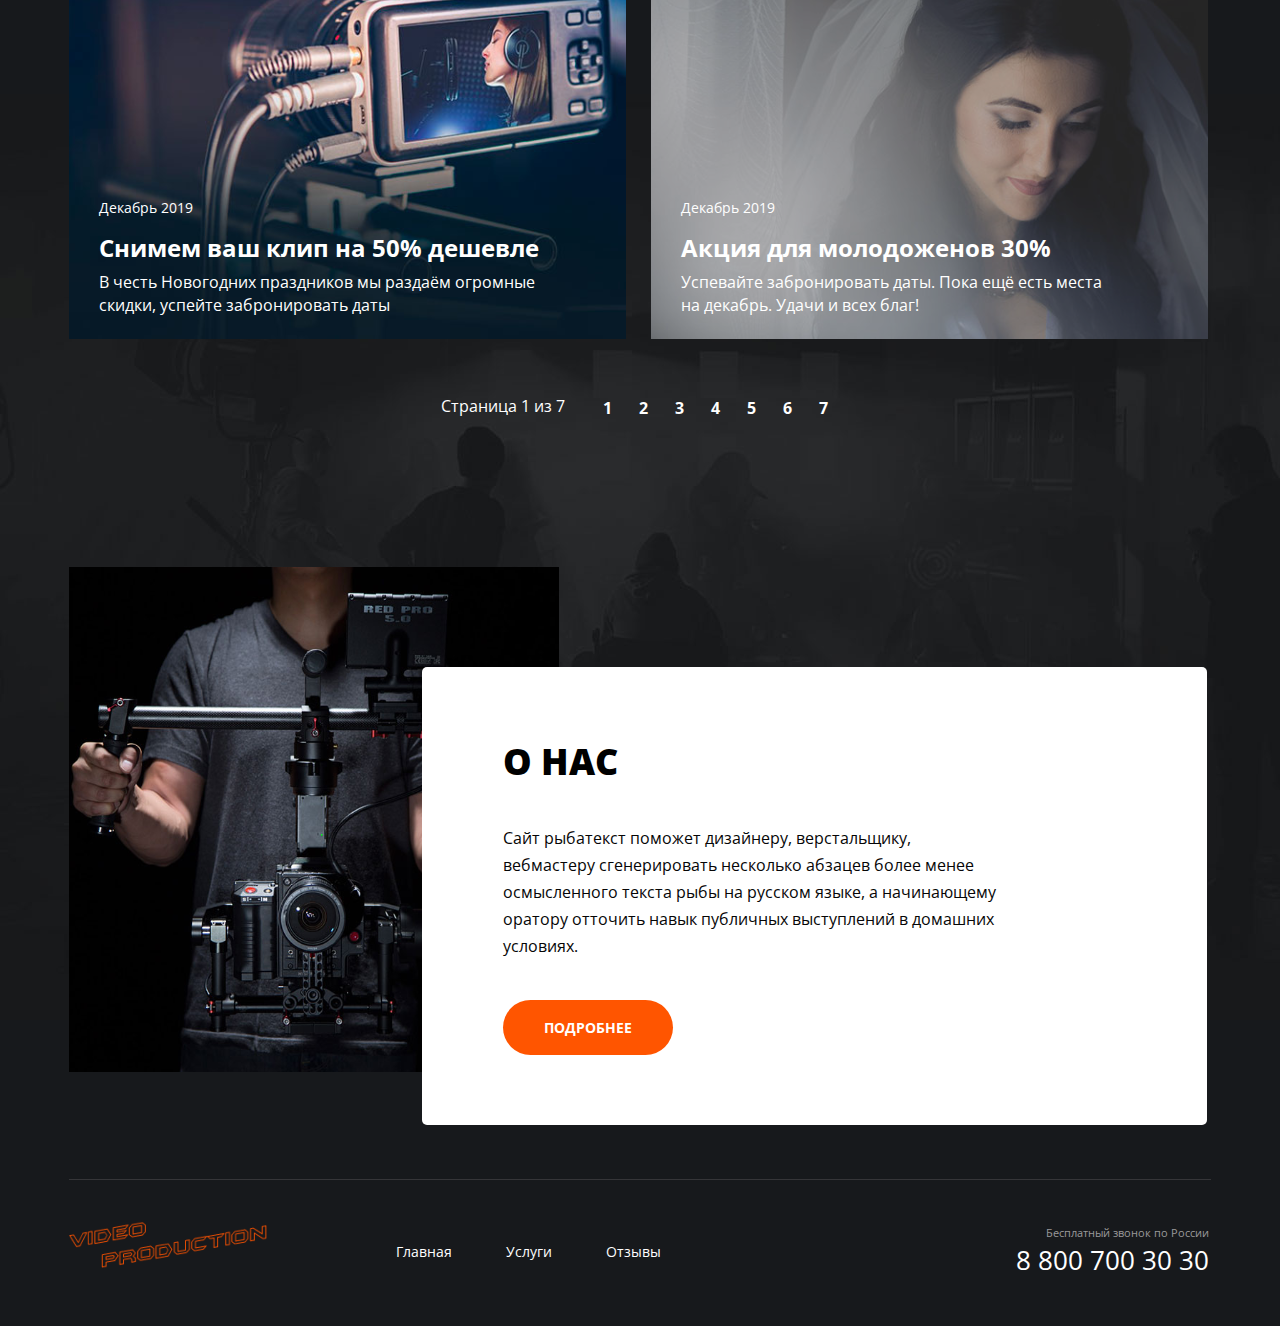
==== commit b046502c: "css drop" ====
--- a/index.html
+++ b/index.html
@@ -4,14 +4,17 @@
 <head>
     <meta charset="UTF-8">
     <title>Video Production</title>
-    <link rel="stylesheet" href="./main.css">
+
+    <link rel="stylesheet" href="./css/main.css">
+
 </head>
 
 <body>
     <div class="wrapper main-page-wrapper">
-        <section class="hero">
-            <div class="container">
-                 <!--<img src="./images/hero.png" alt="" class="background-top">-->
+        <div class="wrapper__content">
+            <section class="hero">
+                <div class="container">
+                    <!--<img src="./images/hero.png" alt="" class="background-top">-->
                     <header class="header">
                         <a href="/" class="logo">
                             <img src="./images/logo.png" alt="Логотип" class="logo__pic">
@@ -39,8 +42,8 @@
                             <h1 class="hero__title">
                                 СНИМЕМ ДЛЯ ВАС КРЕАТИВНОЕ ВИДЕО
                             </h1>
-                        
-                            <h4 class="hero__subtitle"> 
+
+                            <h4 class="hero__subtitle">
                                 Креативный видеопродакшн полного цикла
                             </h4>
                             <div class="hero__btn-wrapper">
@@ -50,145 +53,152 @@
                             </div>
                         </div>
                     </div>
-            </div>
-        </section>
-
-        <section class="section section__services">
-        <div class="container">
-            <div class="services">
-                <ul class="services__list">
-                    <li class="services__item service">
-                        <img src="./images/tv.svg" alt="Картинка для услуги - Реклама" class="service__img">
-                        <h3 class="service__name">
-                            Реклама
-                        </h3>
-                        <ul class="service__texts service">
-                            <li class="service__workers">
-                                От <b>5</b> человек на проект
-                            </li>
-                            <li class="service__days">
-                                <b>28</b> дней работы в среднем
-                            </li>
-                            <li class="service__description">
-                                Креатив и производство рекламы, документального и корпоративного контента.
+                </div>
+            </section>
+
+            <section class="section section__services">
+                <div class="container">
+                    <div class="services">
+                        <ul class="services__list">
+                            <li class="services__item service">
+                                <img src="./images/tv.svg" alt="Картинка для услуги - Реклама" class="service__img">
+                                <h3 class="service__name">
+                                    Реклама
+                                </h3>
+                                <ul class="service__texts service">
+                                    <li class="service__workers">
+                                        От <b>5</b> человек на проект
+                                    </li>
+                                    <li class="service__days">
+                                        <b>28</b> дней работы в среднем
+                                    </li>
+                                    <li class="service__description">
+                                        Креатив и производство рекламы, документального и корпоративного контента.
+                                    </li>
+                                </ul>
+                                <div class="service__btn-wrapper">
+                                    <a href="#" class="btn btn--color--white">
+                                        ПОДРОБНЕЕ
+                                    </a>
+                                </div>
+
+                            </li>
+                            <li class="services__item service">
+                                <img src="./images/clapper.svg" alt="Картинка для услуги - Видео-клип"
+                                    class="service__img">
+                                <h3 class="service__name">
+                                    Видео-клип
+                                </h3>
+                                <ul class="service__texts service">
+                                    <li class="service__workers">
+                                        От <b>7</b> человек на проект
+                                    </li>
+                                    <li class="service__days">
+                                        <b>21</b> дней работы в среднем
+                                    </li>
+                                    <li class="service__description">
+                                        Вы решили представиться своим слушателям, пополнить свой творческий багаж
+                                        качественным
+                                        видео? Прекрасно!
+                                    </li>
+                                </ul>
+                                <div class="service__btn-wrapper">
+                                    <a href="#" class="btn btn--color--white">
+                                        ПОДРОБНЕЕ
+                                    </a>
+                                </div>
+                            </li>
+                            <li class="services__item service">
+                                <img src="./images/film.svg" alt="Картинка для услуги - Свадьба" class="service__img">
+                                <h3 class="service__name">
+                                    Свадьба
+                                </h3>
+                                <ul class="service__texts service">
+                                    <li class="service__workers">
+                                        От <b>2</b> человек на проект
+                                    </li>
+                                    <li class="service__days">
+                                        <b>30</b> дней работы в среднем
+                                    </li>
+                                    <li class="service__description">
+                                        Получите живое видео своего самого счастливого дня, которое Вы будете
+                                        пересматривать
+                                        снова и снова.
+                                    </li>
+                                </ul>
+                                <div class="service__btn-wrapper">
+                                    <a href="#" class="btn btn--color--white">
+                                        ПОДРОБНЕЕ
+                                    </a>
+                                </div>
                             </li>
                         </ul>
-                        <div class="service__btn-wrapper">
-                            <a href="#" class="btn btn--color--white">
-                                ПОДРОБНЕЕ
-                            </a>
-                        </div>
-                        
-                    </li>
-                    <li class="services__item service">
-                        <img src="./images/clapper.svg" alt="Картинка для услуги - Видео-клип" class="service__img">
-                        <h3 class="service__name">
-                            Видео-клип
-                        </h3>
-                        <ul class="service__texts service">
-                            <li class="service__workers">
-                                От <b>7</b> человек на проект
-                            </li>
-                            <li class="service__days">
-                                <b>21</b> дней работы в среднем
-                            </li>
-                            <li class="service__description">
-                                Вы решили представиться своим слушателям, пополнить свой творческий багаж качественным
-                                видео? Прекрасно!
-                            </li>
-                        </ul>
-                        <div class="service__btn-wrapper">
-                            <a href="#" class="btn btn--color--white">
-                                ПОДРОБНЕЕ
-                            </a>
-                        </div>
-                    </li>
-                    <li class="services__item service">
-                        <img src="./images/film.svg" alt="Картинка для услуги - Свадьба" class="service__img">
-                        <h3 class="service__name">
-                            Свадьба
-                        </h3>
-                        <ul class="service__texts service">
-                            <li class="service__workers">
-                                От <b>2</b> человек на проект
-                            </li>
-                            <li class="service__days">
-                                <b>30</b> дней работы в среднем
-                            </li>
-                            <li class="service__description">
-                                Получите живое видео своего самого счастливого дня, которое Вы будете пересматривать
-                                снова и снова.
-                            </li>
-                        </ul>
-                        <div class="service__btn-wrapper">
-                            <a href="#" class="btn btn--color--white">
-                                ПОДРОБНЕЕ
-                            </a>
-                        </div>
-                    </li>
-                </ul>
-            </div>
-
-        </div>
-    </section>
-
-
-        <section class="section news-promotions">
-            <div class="container">
-                <div class="news-promotions">
-                    <div class="new-promotions__title">
-                        <h2 class="new-promotions__title__text">
-                            НОВОСТИ И АКЦИИ
-                        </h2>
-                    </div>
-                    <div class="news-promotions__content">
-                        <ul class="news-promotions__list">
-                            <li class="news-promotions__item promotion">
-                                <img src="./images/camera.svg" alt="camera-img" class="promotion-img">
-                                <div class="promotion__text-content">
-                                    <time class="promotion__date">
-                                        Декабрь 2019
-                                    </time>
-                                    <div class="promotion__title">
-                                        Снимем ваш клип на 50% дешевле
+                    </div>
+
+                </div>
+            </section>
+
+
+            <section class="section news-promotions">
+                <div class="container">
+                    <div class="news-promotions">
+                        <div class="news-promotions__title">
+                            <h2 class="news-promotions__title__text">
+                                НОВОСТИ И АКЦИИ
+                            </h2>
+                        </div>
+                        <div class="news-promotions__content">
+                            <ul class="news-promotions__list">
+                                <li class="news-promotions__item promotion">
+                                    <img src="./images/camera.svg" alt="camera-img" class="promotion-img">
+                                    <div class="promotion__text-content">
+                                        <time class="promotion__date">
+                                            Декабрь 2019
+                                        </time>
+                                        <div class="promotion__title">
+                                            Снимем ваш клип на 50% дешевле
+                                        </div>
+                                        <div class="promotion__description">
+                                            В честь Новогодних праздников мы раздаём огромные скидки, успейте
+                                            забронировать
+                                            даты
+                                        </div>
                                     </div>
-                                    <div class="promotion__description">
-                                        В честь Новогодних праздников мы раздаём огромные скидки, успейте забронировать даты
+                                </li>
+                                <li class="news-promotions__item promotion">
+                                    <img src="./images/wedding.svg" alt="" class="promotion-img promotion-img__wedding">
+                                    <div class="promotion__text-content">
+                                        <time class="promotion__date">
+                                            Декабрь 2019
+                                        </time>
+                                        <div class="promotion__title">
+                                            Акция для молодоженов 30%
+                                        </div>
+                                        <div class="promotion__description">
+                                            Успевайте забронировать даты. Пока ещё есть места на декабрь. Удачи и всех
+                                            благ!
+                                        </div>
                                     </div>
-                                </div>
-                            </li>
-                            <li class="news-promotions__item promotion">
-                                <img src="./images/wedding.svg" alt="" class="promotion-img promotion-img__wedding">
-                                <div class="promotion__text-content">
-                                    <time class="promotion__date">
-                                        Декабрь 2019
-                                    </time>
-                                    <div class="promotion__title">
-                                        Акция для молодоженов 30%
-                                    </div>
-                                    <div class="promotion__description">
-                                        Успевайте забронировать даты. Пока ещё есть места на декабрь. Удачи и всех благ!
-                                    </div>
-                                </div>
-                            </li>
-                        </ul>
-                        <div class="paginator">
-                            <div class="paginator__display">Страница 1 из 7</div>
-                            <ul class="paginator__list">
-                                <li class="paginator__item paginator__item--active"><a href="#" class="paginator__link">1</a></li>
-                                <li class="paginator__item"><a href="#" class="paginator__link">2</a></li>
-                                <li class="paginator__item"><a href="#" class="paginator__link">3</a></li>
-                                <li class="paginator__item"><a href="#" class="paginator__link">4</a></li>
-                                <li class="paginator__item"><a href="#" class="paginator__link">5</a></li>
-                                <li class="paginator__item"><a href="#" class="paginator__link">6</a></li>
-                                <li class="paginator__item"><a href="#" class="paginator__link">7</a></li>
+                                </li>
                             </ul>
-                        </div>
-                    </div>
-
-                </div>
-            </div>
-        </section>
+                            <div class="paginator">
+                                <div class="paginator__display">Страница 1 из 7</div>
+                                <ul class="paginator__list">
+                                    <li class="paginator__item paginator__item--active"><a href="#"
+                                            class="paginator__link">1</a></li>
+                                    <li class="paginator__item"><a href="#" class="paginator__link">2</a></li>
+                                    <li class="paginator__item"><a href="#" class="paginator__link">3</a></li>
+                                    <li class="paginator__item"><a href="#" class="paginator__link">4</a></li>
+                                    <li class="paginator__item"><a href="#" class="paginator__link">5</a></li>
+                                    <li class="paginator__item"><a href="#" class="paginator__link">6</a></li>
+                                    <li class="paginator__item"><a href="#" class="paginator__link">7</a></li>
+                                </ul>
+                            </div>
+                        </div>
+
+                    </div>
+                </div>
+            </section>
             <section class="section section__represent">
                 <div class="container">
                     <div class="represent">
@@ -199,7 +209,11 @@
                                 </h2>
                                 <div class="represent__description-text">
                                     <p>
-                                        Сайт рыбатекст поможет дизайнеру, верстальщику, вебмастеру сгенерировать несколько абзацев более менее осмысленного текста рыбы на русском языке, а начинающему оратору отточить навык публичных выступлений в домашних условиях. 
+                                        Сайт рыбатекст поможет дизайнеру, верстальщику, вебмастеру сгенерировать
+                                        несколько
+                                        абзацев более менее осмысленного текста рыбы на русском языке, а начинающему
+                                        оратору
+                                        отточить навык публичных выступлений в домашних условиях.
                                     </p>
                                 </div>
                                 <div class="represent__btn-wrapper">
@@ -212,7 +226,7 @@
                     </div>
                 </div>
             </section>
-        
+        </div>
         <footer class="footer-container">
             <div class="container footer-container__content">
                 <div class="footer">
@@ -232,19 +246,23 @@
                             </li>
                         </ul>
                     </nav>
-                    
+
                     <ul class="socials__list">
                         <li class="socials__item socials__item--telegram">
-                            <a href="https://web.telegram.org/" target="_blank" rel="noopener noreferrer" class="socials__link"></a>
+                            <a href="https://web.telegram.org/" target="_blank" rel="noopener noreferrer"
+                                class="socials__link"></a>
                         </li>
                         <li class="socials__item socials__item--vk">
-                            <a href="https://vk.com" target="_blank" rel="noopener noreferrer" class="socials__link"></a>
+                            <a href="https://vk.com" target="_blank" rel="noopener noreferrer"
+                                class="socials__link"></a>
                         </li>
                         <li class="socials__item socials__item--facebook">
-                            <a href="https://ru-ru.facebook.com" target="_blank" rel="noopener noreferrer" class="socials__link"></a>
+                            <a href="https://ru-ru.facebook.com" target="_blank" rel="noopener noreferrer"
+                                class="socials__link"></a>
                         </li>
                         <li class="socials__item socials__item--instagram">
-                            <a href="https://www.instagram.com" target="_blank" rel="noopener noreferrer" class="socials__link"></a>
+                            <a href="https://www.instagram.com" target="_blank" rel="noopener noreferrer"
+                                class="socials__link"></a>
                         </li>
                     </ul>
                     <address class="contacts">
@@ -258,8 +276,8 @@
                 </div>
             </div>
         </footer>
-    
-    
+    </div>
+
 </body>
 
 </html>--- a/css/main.css
+++ b/css/main.css
@@ -0,0 +1,23 @@
+@import url('./layout/fonts.css');
+@import url('./layout/base.css');
+@import url('./blocks/header.css');
+@import url('./blocks/logo.css');
+@import url('./blocks/menu.css');
+@import url('./blocks/contacts.css');
+@import url('./blocks/hero.css');
+@import url('./blocks/btn.css');
+@import url('./blocks/main-page-wrapper.css');
+@import url('./blocks/section.css');
+@import url('./blocks/services.css');
+@import url('./blocks/news-promotions.css');
+@import url('./blocks/paginator.css');
+@import url('./blocks/represent.css');
+@import url('./blocks/footer.css');
+@import url('./blocks/socials.css');
+
+
+
+
+
+
+
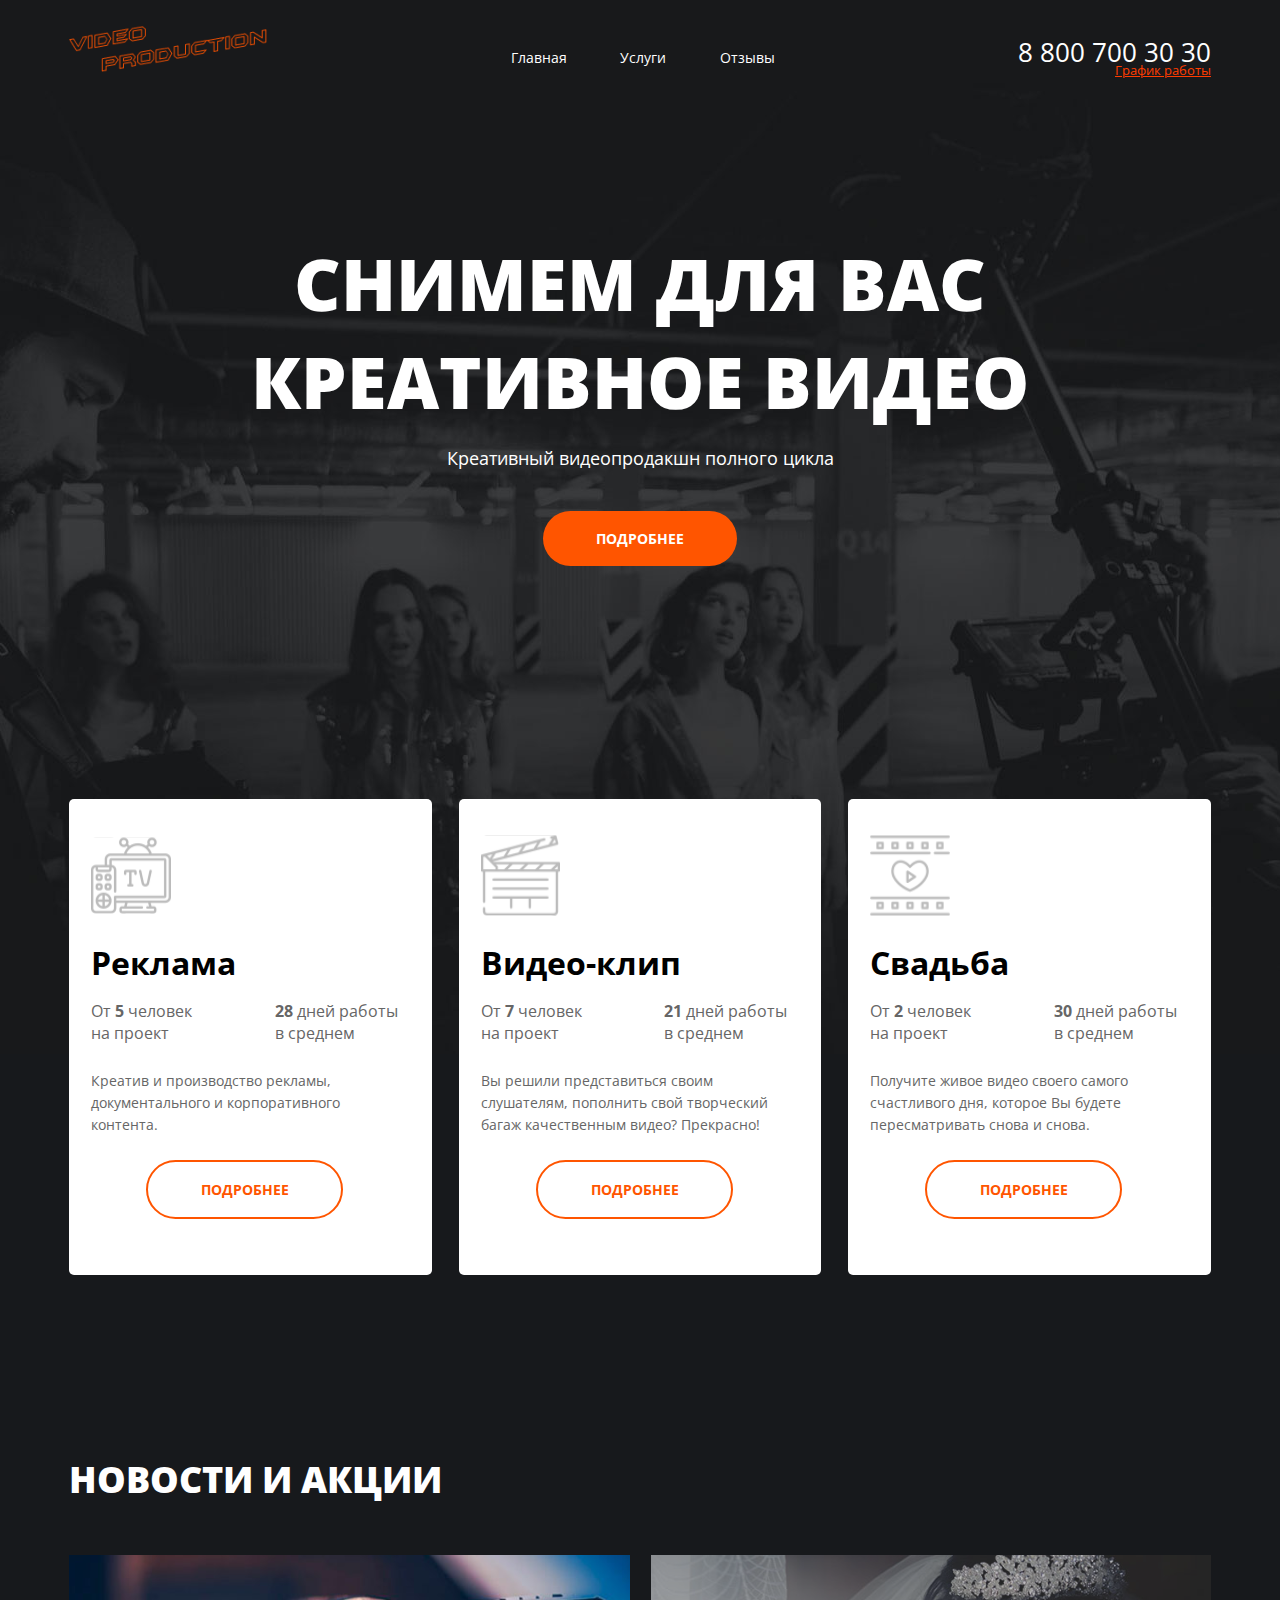
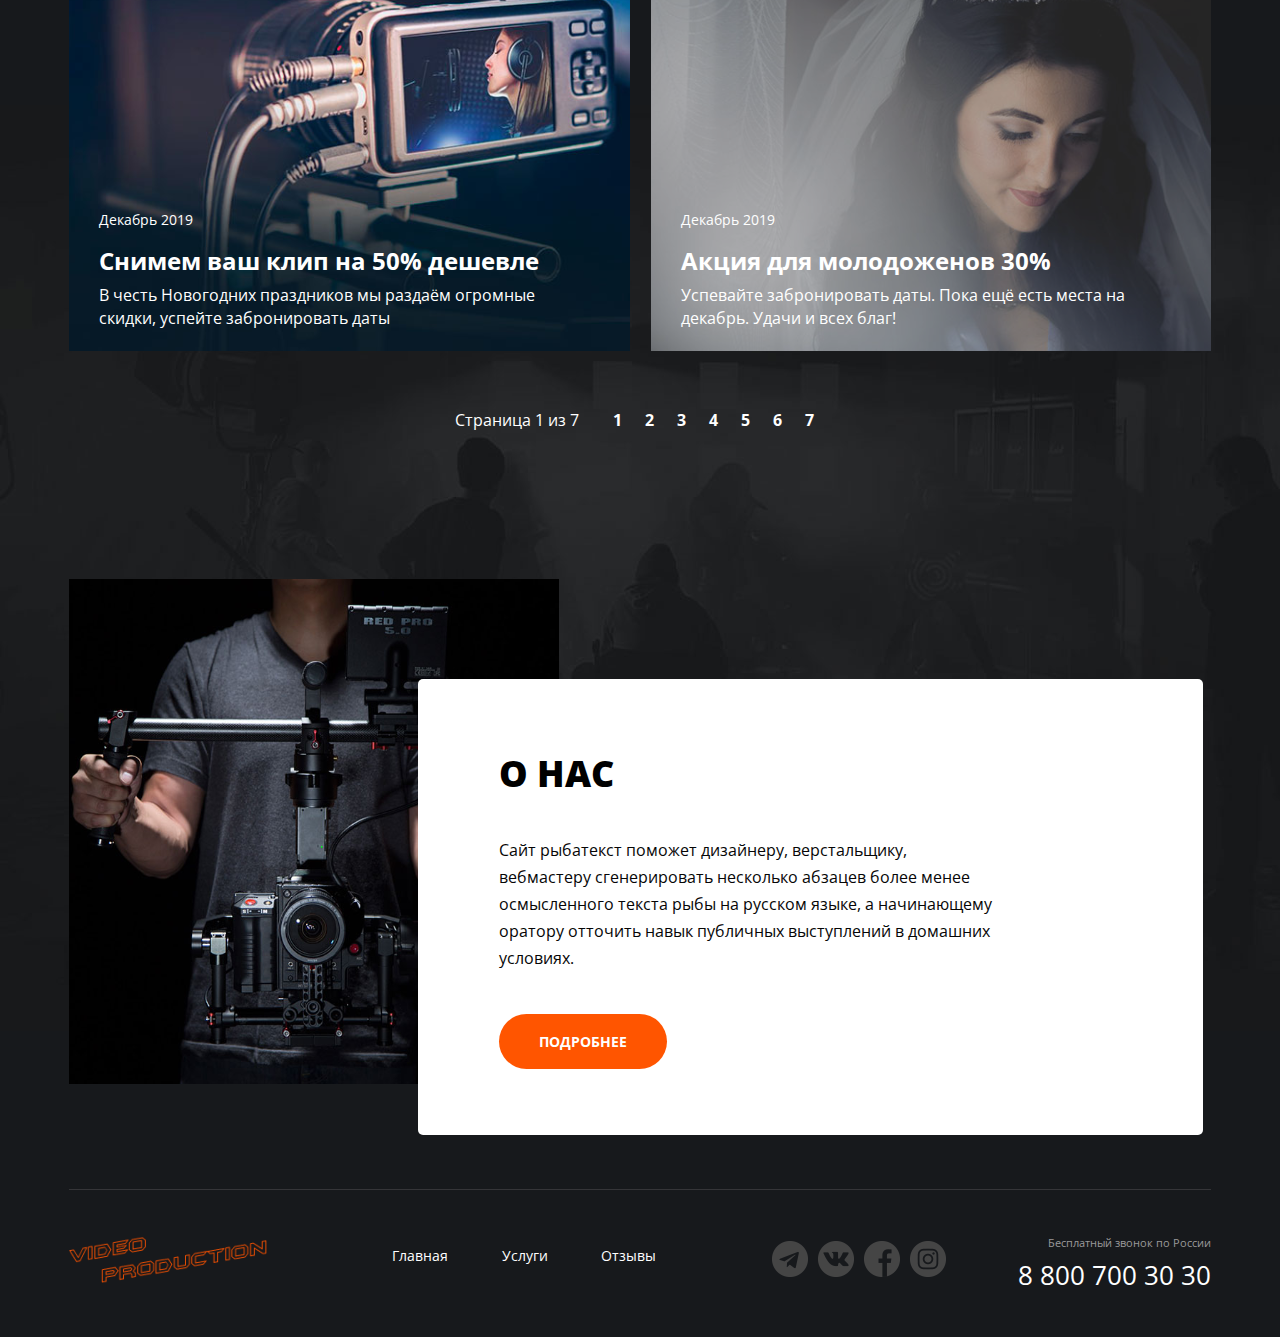
==== commit cf8b8503: "Add files via upload" ====
--- a/index.html
+++ b/index.html
@@ -3,6 +3,7 @@
 
 <head>
     <meta charset="UTF-8">
+    <meta name="viewport" content="width=1142, initial-scale=1.0">
     <title>Video Production</title>
 
     <link rel="stylesheet" href="./css/main.css">
@@ -229,50 +230,53 @@
         </div>
         <footer class="footer-container">
             <div class="container footer-container__content">
-                <div class="footer">
-                    <a href="/" class="logo">
-                        <img src="./images/logo.png" alt="Логотип" class="logo__pic">
-                    </a>
-                    <nav class="menu">
-                        <ul class="menu__list">
-                            <li class="menu__item">
-                                <a href="#" class="menu__link">Главная</a>
-                            </li>
-                            <li class="menu__item">
-                                <a href="#" class="menu__link">Услуги</a>
-                            </li>
-                            <li class="menu__item">
-                                <a href="#" class="menu__link">Отзывы</a>
+                <div class="footer footer-container__section">
+                    <div class="footer--left">
+                        <a href="/" class="logo">
+                            <img src="./images/logo.png" alt="Логотип" class="logo__pic">
+                        </a>
+                        <nav class="menu">
+                            <ul class="menu__list">
+                                <li class="menu__item">
+                                    <a href="#" class="menu__link">Главная</a>
+                                </li>
+                                <li class="menu__item">
+                                    <a href="#" class="menu__link">Услуги</a>
+                                </li>
+                                <li class="menu__item">
+                                    <a href="#" class="menu__link">Отзывы</a>
+                                </li>
+                            </ul>
+                        </nav>
+                    </div>
+                    <div class="footer--right">
+                        <ul class="socials__list">
+                            <li class="socials__item socials__item--telegram">
+                                <a href="https://web.telegram.org/" target="_blank" rel="noopener noreferrer"
+                                    class="socials__link"></a>
+                            </li>
+                            <li class="socials__item socials__item--vk">
+                                <a href="https://vk.com" target="_blank" rel="noopener noreferrer"
+                                    class="socials__link"></a>
+                            </li>
+                            <li class="socials__item socials__item--facebook">
+                                <a href="https://ru-ru.facebook.com" target="_blank" rel="noopener noreferrer"
+                                    class="socials__link"></a>
+                            </li>
+                            <li class="socials__item socials__item--instagram">
+                                <a href="https://www.instagram.com" target="_blank" rel="noopener noreferrer"
+                                    class="socials__link"></a>
                             </li>
                         </ul>
-                    </nav>
-
-                    <ul class="socials__list">
-                        <li class="socials__item socials__item--telegram">
-                            <a href="https://web.telegram.org/" target="_blank" rel="noopener noreferrer"
-                                class="socials__link"></a>
-                        </li>
-                        <li class="socials__item socials__item--vk">
-                            <a href="https://vk.com" target="_blank" rel="noopener noreferrer"
-                                class="socials__link"></a>
-                        </li>
-                        <li class="socials__item socials__item--facebook">
-                            <a href="https://ru-ru.facebook.com" target="_blank" rel="noopener noreferrer"
-                                class="socials__link"></a>
-                        </li>
-                        <li class="socials__item socials__item--instagram">
-                            <a href="https://www.instagram.com" target="_blank" rel="noopener noreferrer"
-                                class="socials__link"></a>
-                        </li>
-                    </ul>
-                    <address class="contacts">
-                        <div class="contacts__hint">
-                            Бесплатный звонок по России
-                        </div>
-                        <a href="tel:+78007003030" class="contacts__phone">
-                            8 800 700 30 30
-                        </a>
-                    </address>
+                        <address class="contacts footer__contacts">
+                            <div class="contacts__hint">
+                                Бесплатный звонок по России
+                            </div>
+                            <a href="tel:+78007003030" class="contacts__phone">
+                                8 800 700 30 30
+                            </a>
+                        </address>
+                    </div>
                 </div>
             </div>
         </footer>
--- a/css/main.css
+++ b/css/main.css
@@ -14,6 +14,16 @@
 @import url('./blocks/represent.css');
 @import url('./blocks/footer.css');
 @import url('./blocks/socials.css');
+@import url('./blocks/top-line.css');
+@import url('./blocks/page-title.css');
+@import url('./blocks/breadcrumbs.css');
+@import url('./blocks/page-content.css');
+@import url('./blocks/attendances.css');
+@import url('./blocks/partners.css');
+@import url('./blocks/inner-section.css');
+@import url('./blocks/inner-footer.css');
+
+/*Services Page*/
 
 
 
@@ -21,3 +31,4 @@
 
 
 
+
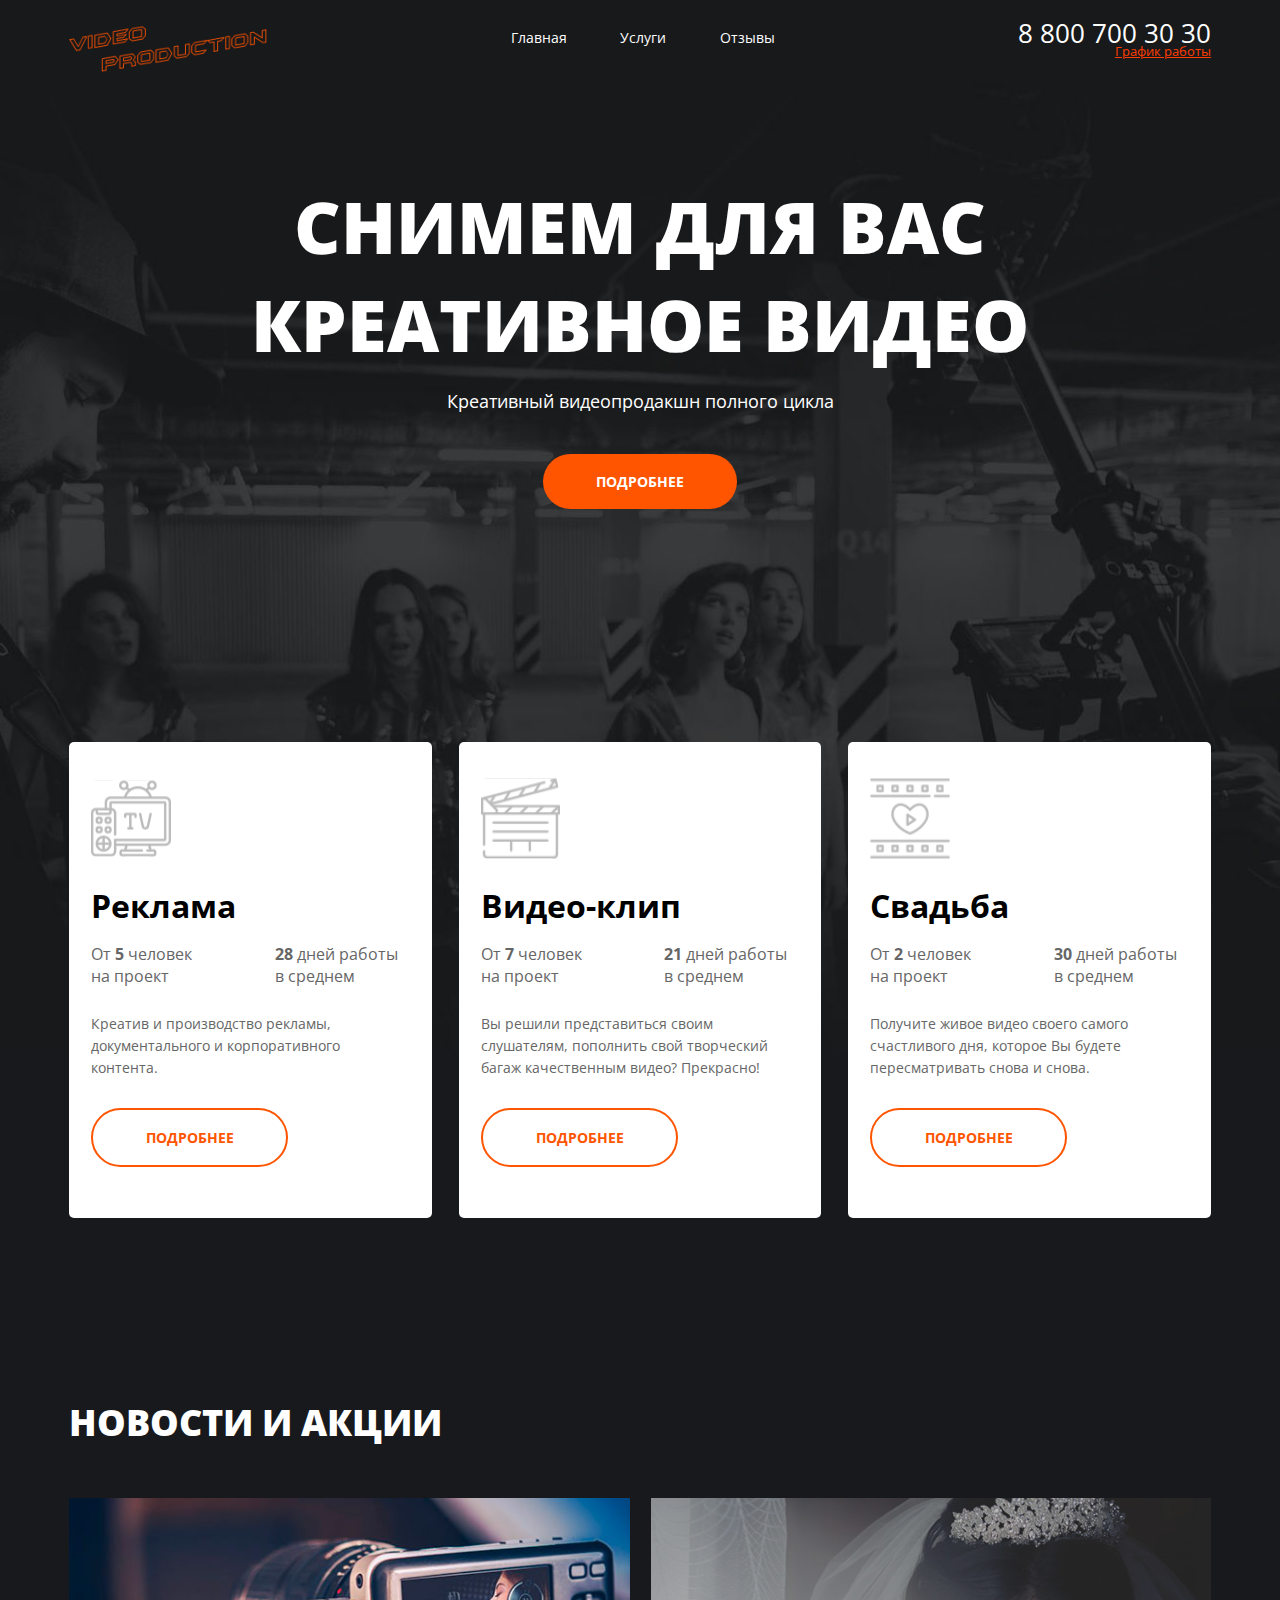
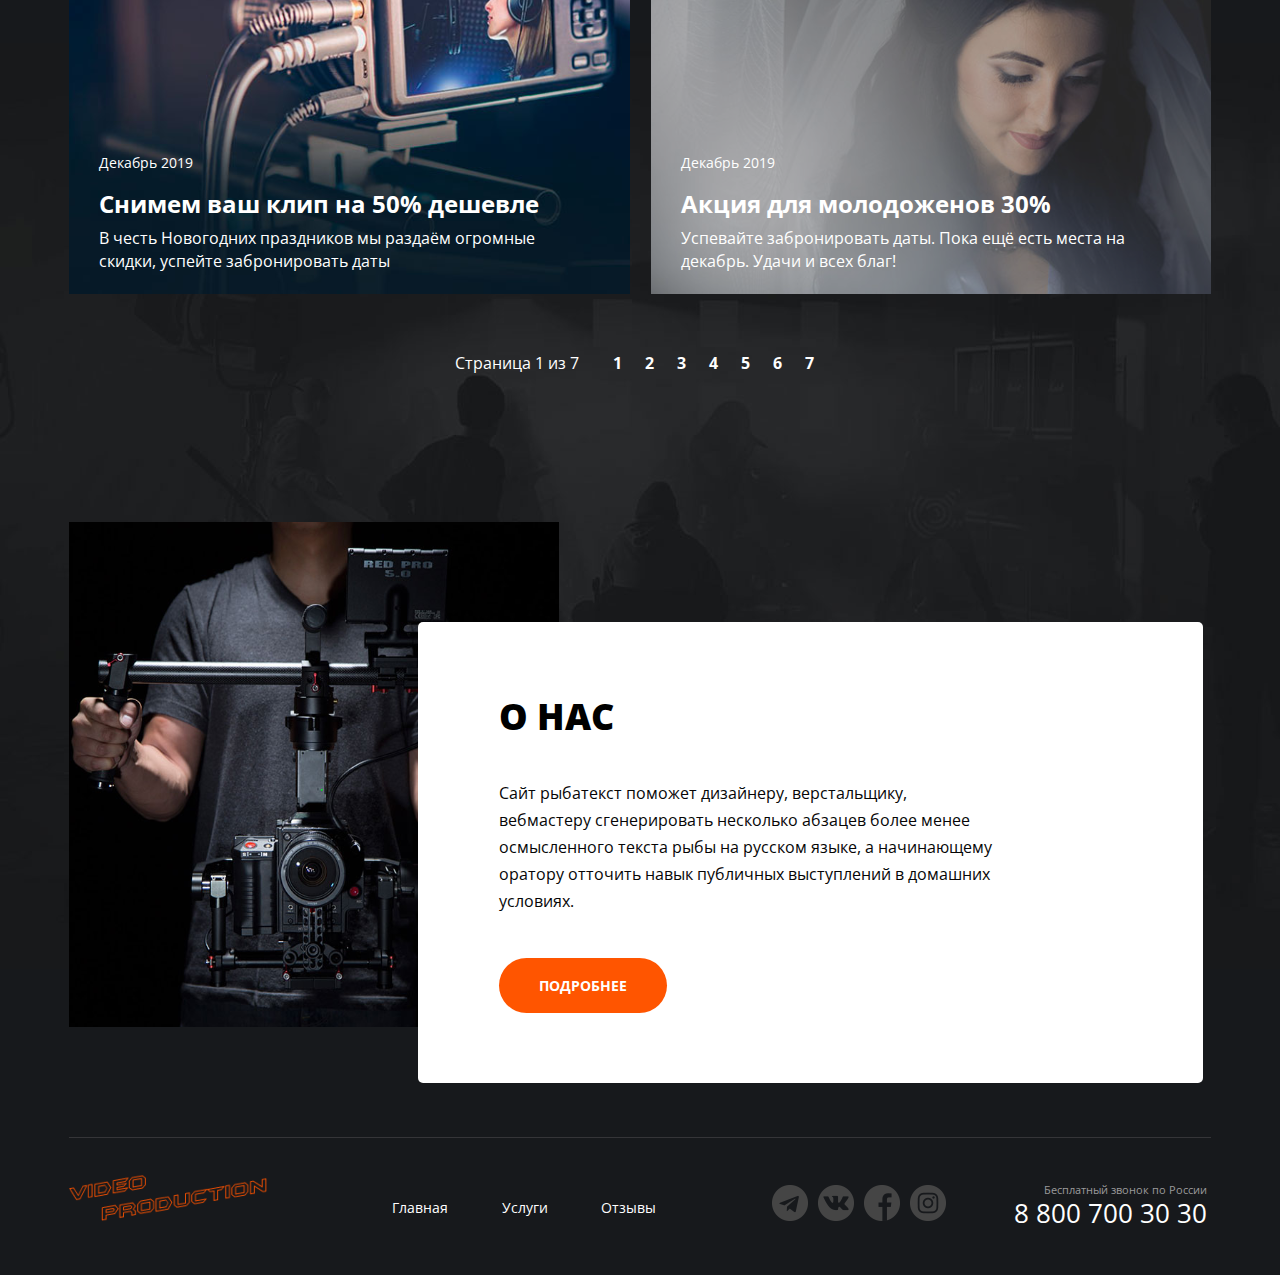
==== commit b8f9f8d6: "Add files via upload" ====
--- a/index.html
+++ b/index.html
@@ -73,10 +73,10 @@
                                     <li class="service__days">
                                         <b>28</b> дней работы в среднем
                                     </li>
-                                    <li class="service__description">
-                                        Креатив и производство рекламы, документального и корпоративного контента.
-                                    </li>
-                                </ul>
+                                </ul>
+                                <p class="service__description">
+                                    Креатив и производство рекламы, документального и корпоративного контента.
+                                </p>
                                 <div class="service__btn-wrapper">
                                     <a href="#" class="btn btn--color--white">
                                         ПОДРОБНЕЕ
@@ -97,12 +97,12 @@
                                     <li class="service__days">
                                         <b>21</b> дней работы в среднем
                                     </li>
-                                    <li class="service__description">
-                                        Вы решили представиться своим слушателям, пополнить свой творческий багаж
-                                        качественным
-                                        видео? Прекрасно!
-                                    </li>
-                                </ul>
+                                </ul>
+                                <p class="service__description">
+                                    Вы решили представиться своим слушателям, пополнить свой творческий багаж
+                                    качественным
+                                    видео? Прекрасно!
+                                </p>
                                 <div class="service__btn-wrapper">
                                     <a href="#" class="btn btn--color--white">
                                         ПОДРОБНЕЕ
@@ -121,12 +121,13 @@
                                     <li class="service__days">
                                         <b>30</b> дней работы в среднем
                                     </li>
-                                    <li class="service__description">
-                                        Получите живое видео своего самого счастливого дня, которое Вы будете
-                                        пересматривать
-                                        снова и снова.
-                                    </li>
-                                </ul>
+                                    
+                                </ul>
+                                <p class="service__description">
+                                    Получите живое видео своего самого счастливого дня, которое Вы будете
+                                    пересматривать
+                                    снова и снова.
+                                </p>
                                 <div class="service__btn-wrapper">
                                     <a href="#" class="btn btn--color--white">
                                         ПОДРОБНЕЕ
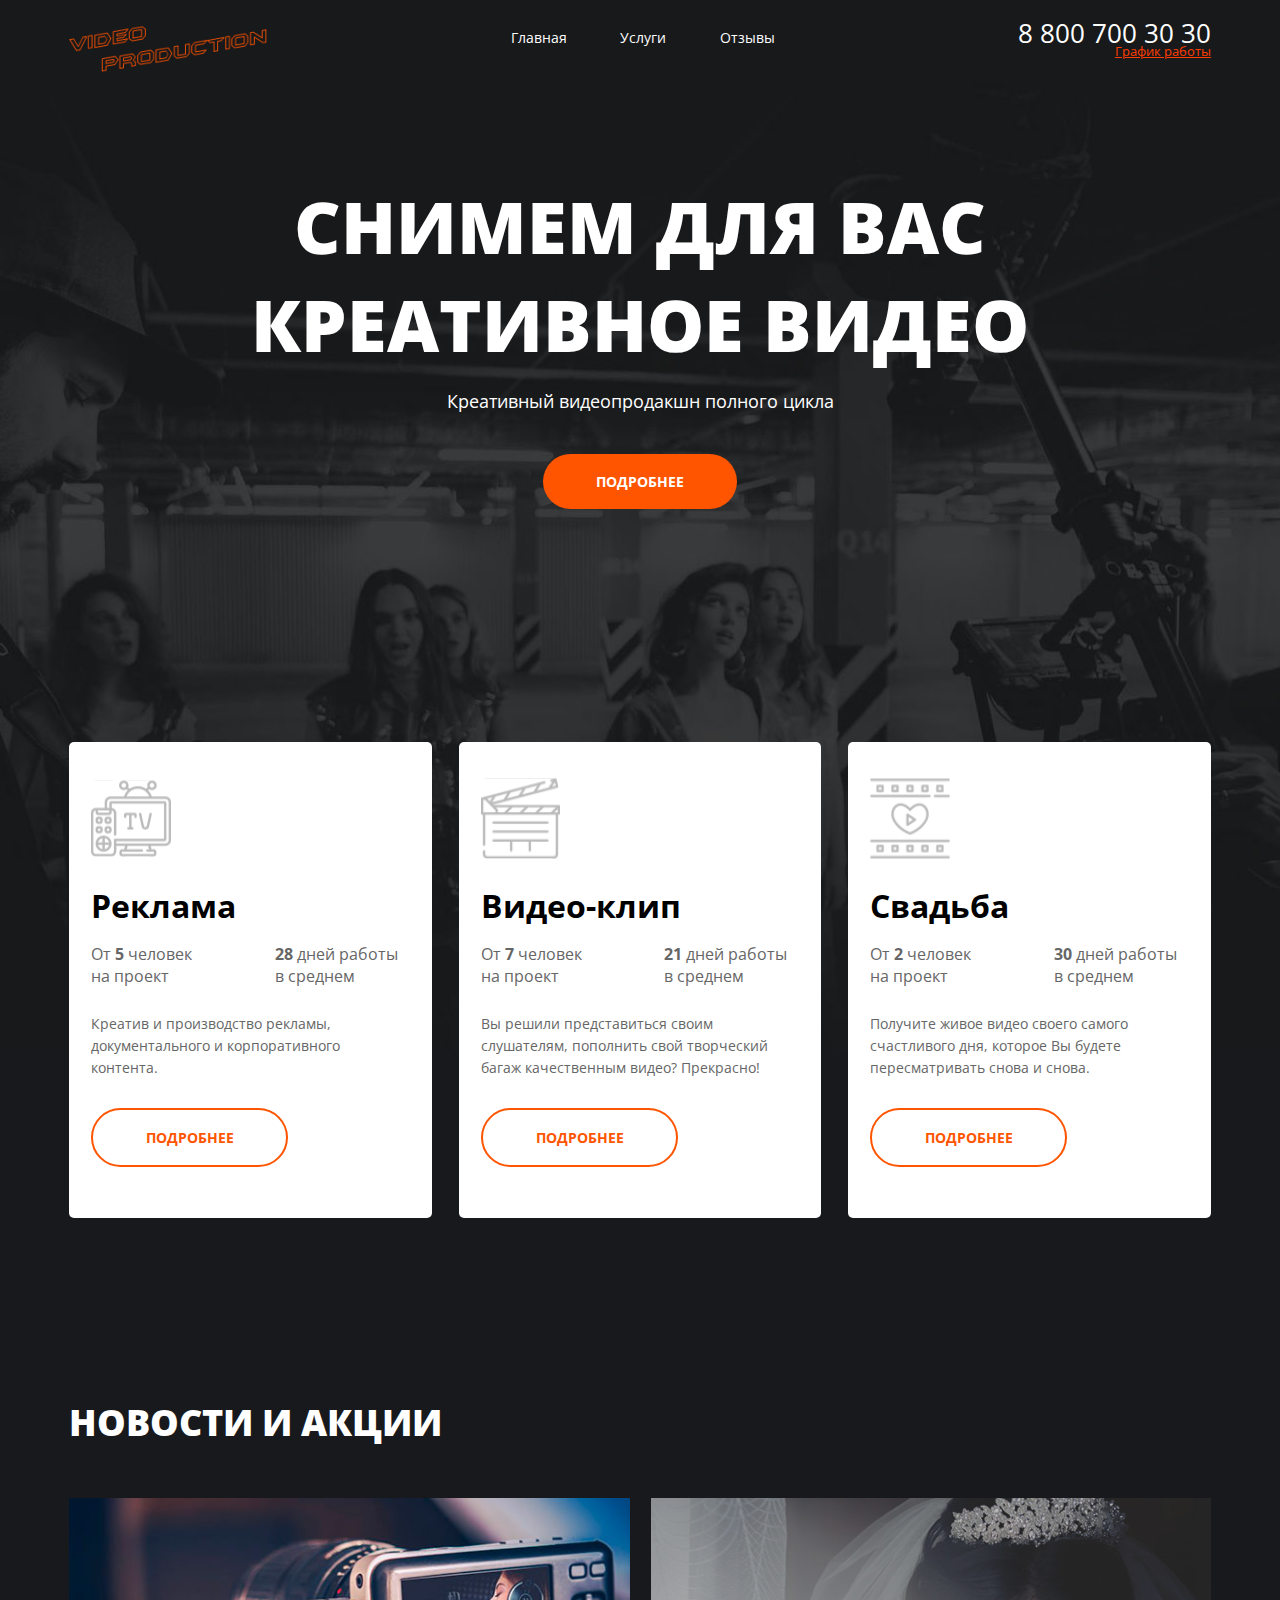
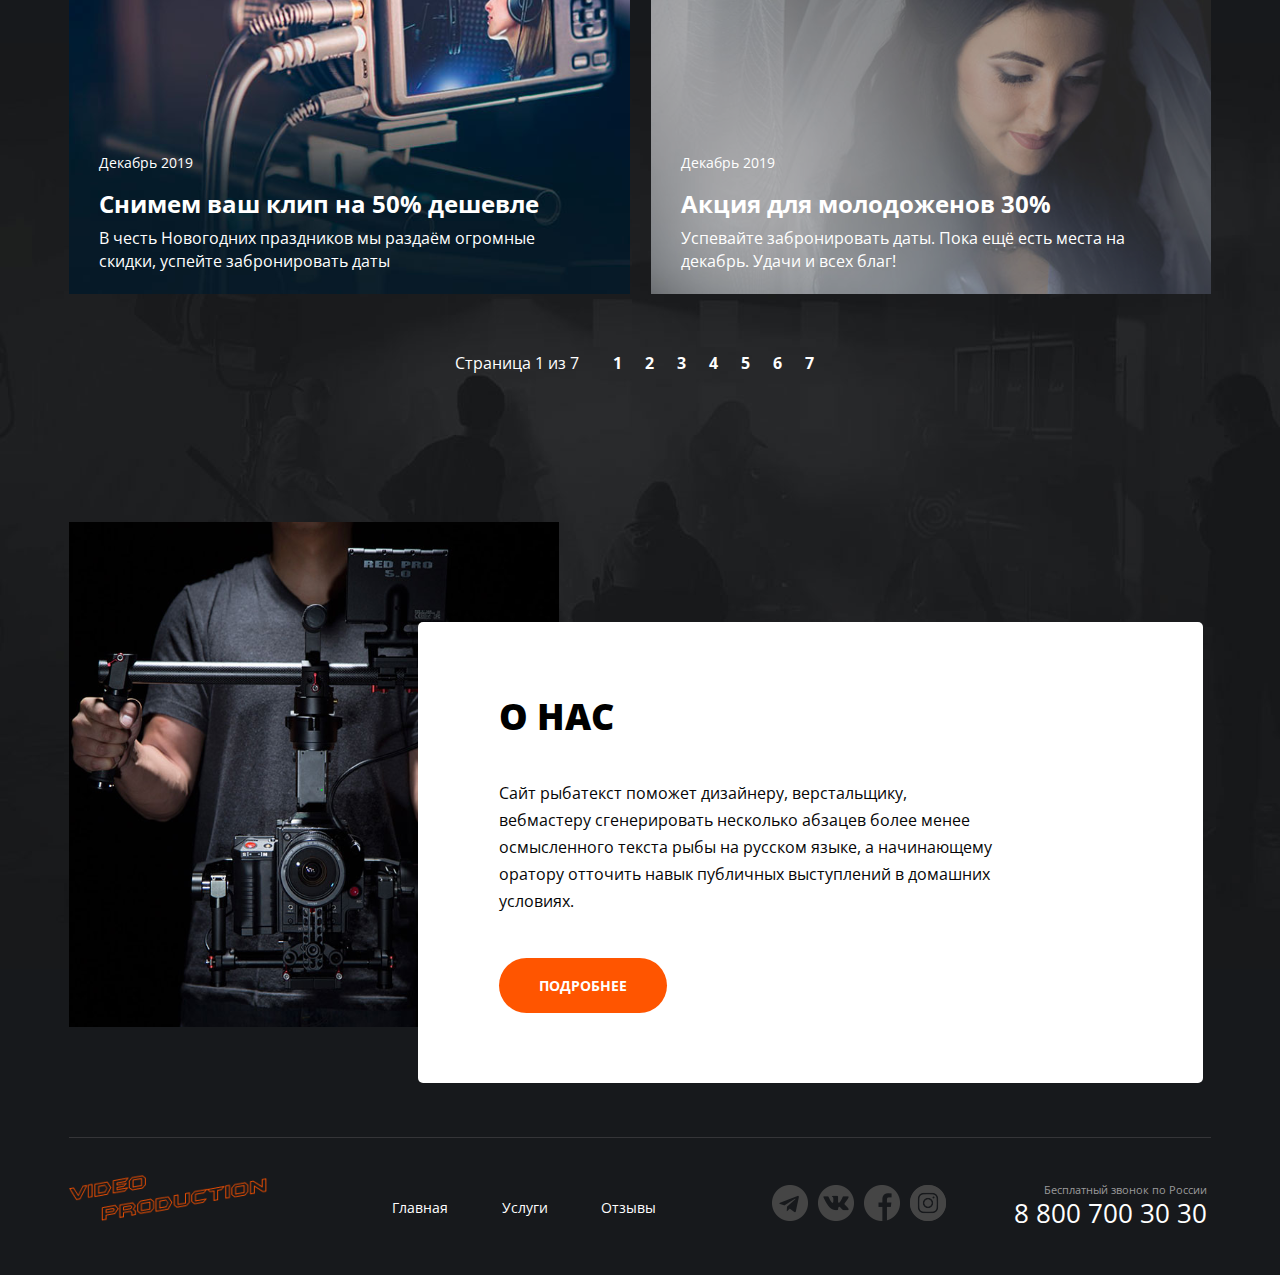
==== commit 47cce4e2: "final" ====
--- a/index.html
+++ b/index.html
@@ -23,19 +23,27 @@
                         <nav class="menu">
                             <ul class="menu__list">
                                 <li class="menu__item">
-                                    <a href="#" class="menu__link">Главная</a>
-                                </li>
-                                <li class="menu__item">
-                                    <a href="#" class="menu__link">Услуги</a>
-                                </li>
-                                <li class="menu__item">
-                                    <a href="#" class="menu__link">Отзывы</a>
+                                    <a href="/" class="menu__link">Главная</a>
+                                </li>
+                                <li class="menu__item">
+                                    <a href="/attendances.html" class="menu__link">Услуги</a>
+                                </li>
+                                <li class="menu__item">
+                                    <a href="./reviews.html" class="menu__link">Отзывы</a>
                                 </li>
                             </ul>
                         </nav>
                         <address class="contacts">
                             <a href="tel:+78007003030" class="contacts__phone">8 800 700 30 30 </a>
-                            <div class="contacts__workhours">График работы</div>
+                            <div class="contacts__workhours dropdown">График работы
+                                <div class="dropdown__content">
+                                    <div class="dropdown__text">
+                                        <p><b>пн-вс: 09:00 - 20:00</b>
+                                        Обед: 14:00 - 14:30</p>
+                                    </div>
+                                </div>
+                            </div>
+
                         </address>
                     </header>
                     <div class="hero__content">
@@ -239,13 +247,13 @@
                         <nav class="menu">
                             <ul class="menu__list">
                                 <li class="menu__item">
-                                    <a href="#" class="menu__link">Главная</a>
-                                </li>
-                                <li class="menu__item">
-                                    <a href="#" class="menu__link">Услуги</a>
-                                </li>
-                                <li class="menu__item">
-                                    <a href="#" class="menu__link">Отзывы</a>
+                                    <a href="/" class="menu__link">Главная</a>
+                                </li>
+                                <li class="menu__item">
+                                    <a href="/attendances.html" class="menu__link">Услуги</a>
+                                </li>
+                                <li class="menu__item">
+                                    <a href="./reviews.html" class="menu__link">Отзывы</a>
                                 </li>
                             </ul>
                         </nav>
--- a/css/main.css
+++ b/css/main.css
@@ -22,7 +22,13 @@
 @import url('./blocks/partners.css');
 @import url('./blocks/inner-section.css');
 @import url('./blocks/inner-footer.css');
-
+@import url('./blocks/sign.css');
+@import url('./blocks/dropdown.css');
+@import url('./blocks/reviews.css');
+@import url('./blocks/avatar.css');
+@import url('./blocks/separator.css');
+@import url('./blocks/form.css');
+@import url('./blocks/controls.css');
 /*Services Page*/
 
 
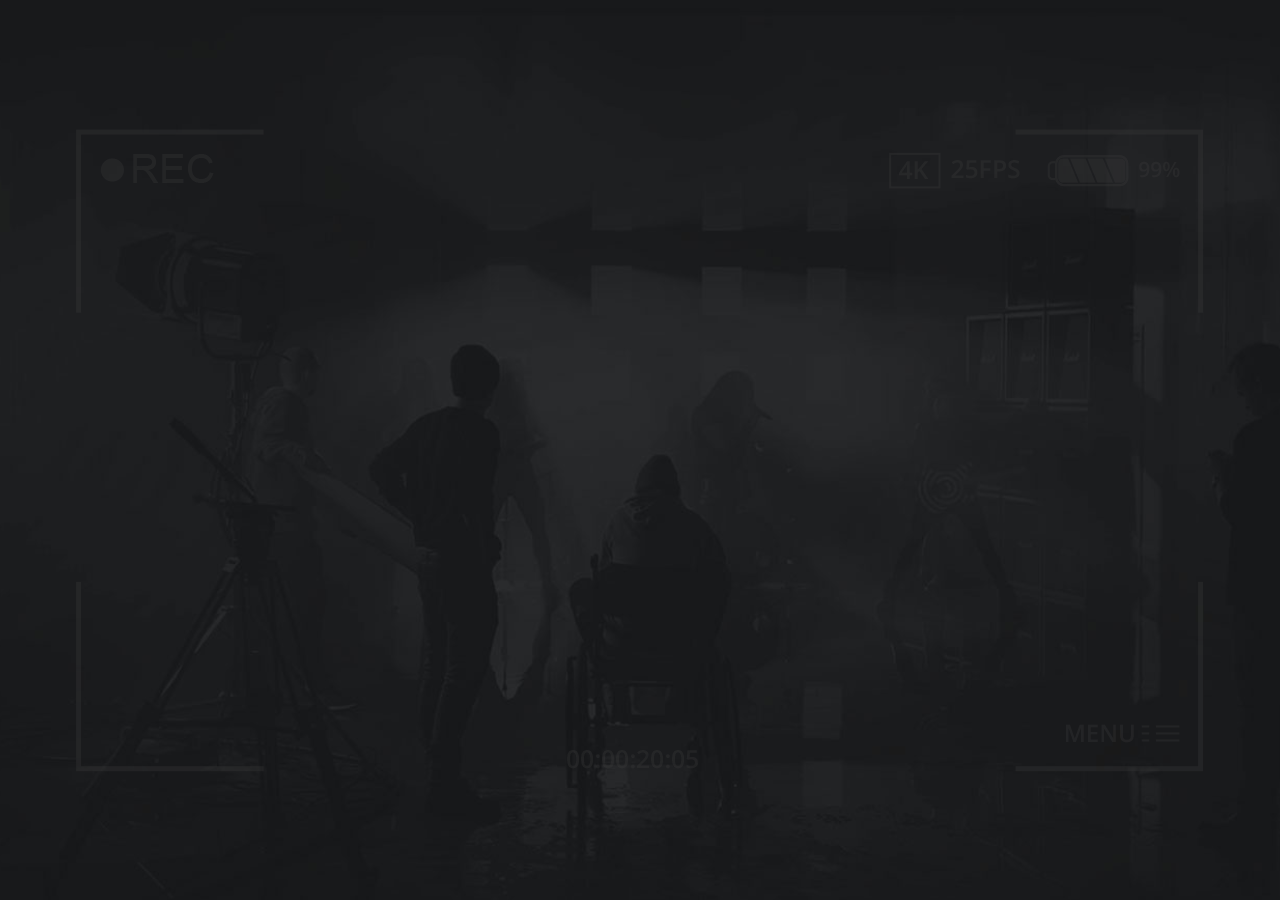
==== commit f9a551ce: "Add files via upload" ====
--- a/index.html
+++ b/index.html
@@ -3,294 +3,24 @@
 
 <head>
     <meta charset="UTF-8">
-    <meta name="viewport" content="width=1142, initial-scale=1.0">
-    <title>Video Production</title>
-
+    <meta name="viewport" content="width=device-width, initial-scale=1.0">
     <link rel="stylesheet" href="./css/main.css">
-
+    <title>Video Production | Sign</title>
 </head>
 
 <body>
-    <div class="wrapper main-page-wrapper">
-        <div class="wrapper__content">
-            <section class="hero">
-                <div class="container">
-                    <!--<img src="./images/hero.png" alt="" class="background-top">-->
-                    <header class="header">
-                        <a href="/" class="logo">
-                            <img src="./images/logo.png" alt="Логотип" class="logo__pic">
-                        </a>
-                        <nav class="menu">
-                            <ul class="menu__list">
-                                <li class="menu__item">
-                                    <a href="/" class="menu__link">Главная</a>
-                                </li>
-                                <li class="menu__item">
-                                    <a href="/attendances.html" class="menu__link">Услуги</a>
-                                </li>
-                                <li class="menu__item">
-                                    <a href="./reviews.html" class="menu__link">Отзывы</a>
-                                </li>
-                            </ul>
-                        </nav>
-                        <address class="contacts">
-                            <a href="tel:+78007003030" class="contacts__phone">8 800 700 30 30 </a>
-                            <div class="contacts__workhours dropdown">График работы
-                                <div class="dropdown__content">
-                                    <div class="dropdown__text">
-                                        <p><b>пн-вс: 09:00 - 20:00</b>
-                                        Обед: 14:00 - 14:30</p>
-                                    </div>
-                                </div>
-                            </div>
-
-                        </address>
-                    </header>
-                    <div class="hero__content">
-                        <div class="hero__text-section">
-                            <h1 class="hero__title">
-                                СНИМЕМ ДЛЯ ВАС КРЕАТИВНОЕ ВИДЕО
-                            </h1>
-
-                            <h4 class="hero__subtitle">
-                                Креативный видеопродакшн полного цикла
-                            </h4>
-                            <div class="hero__btn-wrapper">
-                                <a href="#" class="btn btn--color--orange">
-                                    ПОДРОБНЕЕ
-                                </a>
-                            </div>
-                        </div>
-                    </div>
+    <div class="wrapper sign-page-wrapper">
+        <div class="sign">
+            <div class="sign-content">
+                <div class="logo-sign">
+                    <img src="./images/logo-sign.png" alt="logo-sign">
                 </div>
-            </section>
-
-            <section class="section section__services">
-                <div class="container">
-                    <div class="services">
-                        <ul class="services__list">
-                            <li class="services__item service">
-                                <img src="./images/tv.svg" alt="Картинка для услуги - Реклама" class="service__img">
-                                <h3 class="service__name">
-                                    Реклама
-                                </h3>
-                                <ul class="service__texts service">
-                                    <li class="service__workers">
-                                        От <b>5</b> человек на проект
-                                    </li>
-                                    <li class="service__days">
-                                        <b>28</b> дней работы в среднем
-                                    </li>
-                                </ul>
-                                <p class="service__description">
-                                    Креатив и производство рекламы, документального и корпоративного контента.
-                                </p>
-                                <div class="service__btn-wrapper">
-                                    <a href="#" class="btn btn--color--white">
-                                        ПОДРОБНЕЕ
-                                    </a>
-                                </div>
-
-                            </li>
-                            <li class="services__item service">
-                                <img src="./images/clapper.svg" alt="Картинка для услуги - Видео-клип"
-                                    class="service__img">
-                                <h3 class="service__name">
-                                    Видео-клип
-                                </h3>
-                                <ul class="service__texts service">
-                                    <li class="service__workers">
-                                        От <b>7</b> человек на проект
-                                    </li>
-                                    <li class="service__days">
-                                        <b>21</b> дней работы в среднем
-                                    </li>
-                                </ul>
-                                <p class="service__description">
-                                    Вы решили представиться своим слушателям, пополнить свой творческий багаж
-                                    качественным
-                                    видео? Прекрасно!
-                                </p>
-                                <div class="service__btn-wrapper">
-                                    <a href="#" class="btn btn--color--white">
-                                        ПОДРОБНЕЕ
-                                    </a>
-                                </div>
-                            </li>
-                            <li class="services__item service">
-                                <img src="./images/film.svg" alt="Картинка для услуги - Свадьба" class="service__img">
-                                <h3 class="service__name">
-                                    Свадьба
-                                </h3>
-                                <ul class="service__texts service">
-                                    <li class="service__workers">
-                                        От <b>2</b> человек на проект
-                                    </li>
-                                    <li class="service__days">
-                                        <b>30</b> дней работы в среднем
-                                    </li>
-                                    
-                                </ul>
-                                <p class="service__description">
-                                    Получите живое видео своего самого счастливого дня, которое Вы будете
-                                    пересматривать
-                                    снова и снова.
-                                </p>
-                                <div class="service__btn-wrapper">
-                                    <a href="#" class="btn btn--color--white">
-                                        ПОДРОБНЕЕ
-                                    </a>
-                                </div>
-                            </li>
-                        </ul>
-                    </div>
-
-                </div>
-            </section>
-
-
-            <section class="section news-promotions">
-                <div class="container">
-                    <div class="news-promotions">
-                        <div class="news-promotions__title">
-                            <h2 class="news-promotions__title__text">
-                                НОВОСТИ И АКЦИИ
-                            </h2>
-                        </div>
-                        <div class="news-promotions__content">
-                            <ul class="news-promotions__list">
-                                <li class="news-promotions__item promotion">
-                                    <img src="./images/camera.svg" alt="camera-img" class="promotion-img">
-                                    <div class="promotion__text-content">
-                                        <time class="promotion__date">
-                                            Декабрь 2019
-                                        </time>
-                                        <div class="promotion__title">
-                                            Снимем ваш клип на 50% дешевле
-                                        </div>
-                                        <div class="promotion__description">
-                                            В честь Новогодних праздников мы раздаём огромные скидки, успейте
-                                            забронировать
-                                            даты
-                                        </div>
-                                    </div>
-                                </li>
-                                <li class="news-promotions__item promotion">
-                                    <img src="./images/wedding.svg" alt="" class="promotion-img promotion-img__wedding">
-                                    <div class="promotion__text-content">
-                                        <time class="promotion__date">
-                                            Декабрь 2019
-                                        </time>
-                                        <div class="promotion__title">
-                                            Акция для молодоженов 30%
-                                        </div>
-                                        <div class="promotion__description">
-                                            Успевайте забронировать даты. Пока ещё есть места на декабрь. Удачи и всех
-                                            благ!
-                                        </div>
-                                    </div>
-                                </li>
-                            </ul>
-                            <div class="paginator">
-                                <div class="paginator__display">Страница 1 из 7</div>
-                                <ul class="paginator__list">
-                                    <li class="paginator__item paginator__item--active"><a href="#"
-                                            class="paginator__link">1</a></li>
-                                    <li class="paginator__item"><a href="#" class="paginator__link">2</a></li>
-                                    <li class="paginator__item"><a href="#" class="paginator__link">3</a></li>
-                                    <li class="paginator__item"><a href="#" class="paginator__link">4</a></li>
-                                    <li class="paginator__item"><a href="#" class="paginator__link">5</a></li>
-                                    <li class="paginator__item"><a href="#" class="paginator__link">6</a></li>
-                                    <li class="paginator__item"><a href="#" class="paginator__link">7</a></li>
-                                </ul>
-                            </div>
-                        </div>
-
-                    </div>
-                </div>
-            </section>
-            <section class="section section__represent">
-                <div class="container">
-                    <div class="represent">
-                        <div class="represent__block">
-                            <div class="represent__content">
-                                <h2 class="represent__title">
-                                    О НАС
-                                </h2>
-                                <div class="represent__description-text">
-                                    <p>
-                                        Сайт рыбатекст поможет дизайнеру, верстальщику, вебмастеру сгенерировать
-                                        несколько
-                                        абзацев более менее осмысленного текста рыбы на русском языке, а начинающему
-                                        оратору
-                                        отточить навык публичных выступлений в домашних условиях.
-                                    </p>
-                                </div>
-                                <div class="represent__btn-wrapper">
-                                    <a href="#" class="btn btn--color--orange">
-                                        ПОДРОБНЕЕ
-                                    </a>
-                                </div>
-                            </div>
-                        </div>
-                    </div>
-                </div>
-            </section>
+                <a href="./main.html" class="btn btn--color--orange">
+                    ВОЙТИ
+                </a>
+            </div>
         </div>
-        <footer class="footer-container">
-            <div class="container footer-container__content">
-                <div class="footer footer-container__section">
-                    <div class="footer--left">
-                        <a href="/" class="logo">
-                            <img src="./images/logo.png" alt="Логотип" class="logo__pic">
-                        </a>
-                        <nav class="menu">
-                            <ul class="menu__list">
-                                <li class="menu__item">
-                                    <a href="/" class="menu__link">Главная</a>
-                                </li>
-                                <li class="menu__item">
-                                    <a href="/attendances.html" class="menu__link">Услуги</a>
-                                </li>
-                                <li class="menu__item">
-                                    <a href="./reviews.html" class="menu__link">Отзывы</a>
-                                </li>
-                            </ul>
-                        </nav>
-                    </div>
-                    <div class="footer--right">
-                        <ul class="socials__list">
-                            <li class="socials__item socials__item--telegram">
-                                <a href="https://web.telegram.org/" target="_blank" rel="noopener noreferrer"
-                                    class="socials__link"></a>
-                            </li>
-                            <li class="socials__item socials__item--vk">
-                                <a href="https://vk.com" target="_blank" rel="noopener noreferrer"
-                                    class="socials__link"></a>
-                            </li>
-                            <li class="socials__item socials__item--facebook">
-                                <a href="https://ru-ru.facebook.com" target="_blank" rel="noopener noreferrer"
-                                    class="socials__link"></a>
-                            </li>
-                            <li class="socials__item socials__item--instagram">
-                                <a href="https://www.instagram.com" target="_blank" rel="noopener noreferrer"
-                                    class="socials__link"></a>
-                            </li>
-                        </ul>
-                        <address class="contacts footer__contacts">
-                            <div class="contacts__hint">
-                                Бесплатный звонок по России
-                            </div>
-                            <a href="tel:+78007003030" class="contacts__phone">
-                                8 800 700 30 30
-                            </a>
-                        </address>
-                    </div>
-                </div>
-            </div>
-        </footer>
     </div>
-
 </body>
 
 </html>